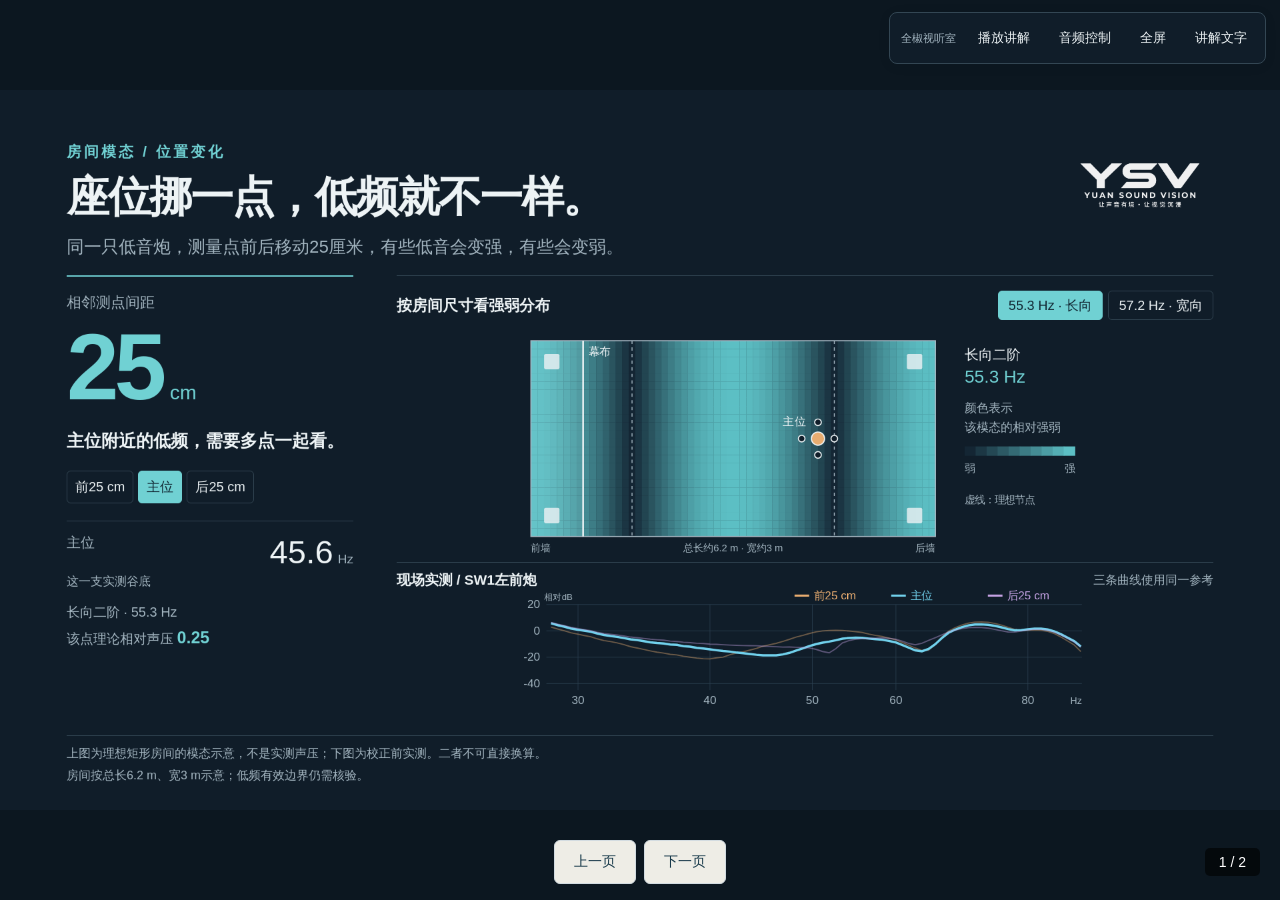
==== index.html @ 6100c7c3 "Publish B report with per-page narration" ====
<!doctype html>
<html lang="zh-CN"><head><meta charset="utf-8"><meta name="viewport" content="width=device-width,initial-scale=1">
<meta name="robots" content="noindex,nofollow"><meta name="report-version" content="b-preview-20261024-1"><link rel="icon" href="assets/ysv-logo.png"><title>全椒视听室 · 测量分析汇报</title><link rel="stylesheet" href="assets/slides.css"></head>
<body class="theater">
<p class="landscape-hint">手机建议横屏观看；曲线可点按读数。</p>
<nav class="preview-tools" aria-label="演示控制"><span>全椒视听室</span><button id="narrationToggle" type="button">播放讲解</button><button id="narrationControls" type="button">音频控制</button><button id="fullscreen" type="button">全屏</button><button id="notesToggle" type="button" aria-expanded="false">讲解文字</button></nav>
<aside class="narration-panel" id="narrationPanel" hidden aria-label="本页语音讲解"><div class="narration-heading"><p id="narrationTitle"></p><button id="narrationClose" type="button" aria-label="收起语音播放器">收起</button></div><audio id="narrationAudio" controls preload="metadata" aria-label="本页讲解音频"></audio><div class="narration-bottom"><span id="narrationStatus" aria-live="polite">点击播放本页讲解</span><button id="narrationReplay" type="button">从头重播</button></div></aside>
<deck-stage width="1920" height="1080">
<section class="slide mode-slide" aria-label="房间模态与位置变化">
 
 <div class="sheet">
  <header><div class="brand-lockup"><img src="assets/ysv-logo.png" alt="源声视界 YUAN SOUND VISION" decoding="sync" loading="eager"></div><p class="eyebrow">房间模态 / 位置变化</p><h1>座位挪一点，<br class="conditional">低频就不一样。</h1><p class="subtitle">同一只低音炮，测量点前后移动25厘米，有些低音会变强，有些会变弱。</p></header>
  <div class="deck-grid">
   <div class="visual mode-visual">
    <div class="visual-head"><p>按房间尺寸看强弱分布</p><div class="controls" id="modeControls"><button class="active" data-mode="length">55.3 Hz · 长向</button><button data-mode="width">57.2 Hz · 宽向</button></div></div>
    <svg id="roomPlot" viewBox="0 0 1120 430" role="img" aria-label="房间俯视与理想模态相对分布"></svg>
    <div class="plot-separator"><p>现场实测 / SW1左前炮</p><span>三条曲线使用同一参考</span></div>
    <svg id="bassPlot" viewBox="0 0 1120 245" role="img" aria-label="SW1前中后三个测点的原始实测曲线"></svg>
   </div>
   <aside class="talk mode-talk">
    <div class="takeaway"><p class="micro">相邻测点间距</p><p class="big">25<span>cm</span></p><p class="takeaway-copy">主位附近的低频，需要多点一起看。</p></div>
    <div class="position-controls" id="positionControls"><button data-pos="4">前25 cm</button><button class="active" data-pos="1">主位</button><button data-pos="5">后25 cm</button></div>
    <div class="position-result"><span id="positionName">主位</span><p><b id="nullValue">45.6</b><span>Hz</span></p><span>这一支实测谷底</span></div>
    <div class="theory-result"><span id="modeName">长向二阶 · 55.3 Hz</span><p>该点理论相对声压 <b id="pressureValue">0.25</b></p></div>
    <p class="lesson">移动测点看差异，<br>再检查主箱与炮的相加结果。</p>
   </aside>
  </div>
  <footer><p>上图为理想矩形房间的模态示意，不是实测声压；下图为校正前实测。二者不可直接换算。</p><p>房间按总长6.2 m、宽3 m示意；低频有效边界仍需核验。</p></footer>
 </div>
</section>
<section class="slide hf-slide" aria-label="KL650实验室与现场高频对比">
 
 <div class="sheet">
  <header><div class="brand-lockup"><img src="assets/ysv-logo.png" alt="源声视界 YUAN SOUND VISION" decoding="sync" loading="eager"></div><p class="eyebrow">前三KL650 / 实验室与现场</p><h1>高频的下滑，<br class="conditional">在现场曲线里看得见。</h1></header>
  <div class="deck-grid">
   <div class="visual hf-visual">
    <div class="visual-head"><p>以500–2000 Hz作参考</p><div class="controls" id="channelControls"><button class="active" data-channel="all">三只</button><button data-channel="FL">左</button><button data-channel="FR">右</button><button data-channel="C">中置</button></div></div>
    <svg id="hfPlot" viewBox="0 0 1120 570" role="img" aria-label="KL650实验室参照与现场前三只的归一化频响"></svg>
    <div class="legend"><span class="lab">实验室参照</span><span class="fl">左主箱</span><span class="fr">右主箱</span><span class="center">中置</span></div>
    <p class="hover-readout" id="hfReadout" aria-live="polite">点按曲线，可查看对应频率的相对电平。</p>
   </div>
   <aside class="talk hf-talk">
    <p class="band-title">5–10 kHz</p><p class="band-subtitle">相对各自500–2000 Hz中频</p>
    <div class="band-values"><div class="metric-fl"><span>左主箱</span><p>−5.6 <small>dB</small></p></div><div class="metric-fr"><span>右主箱</span><p>−9.1 <small>dB</small></p></div><div class="metric-c"><span>中置</span><p>−11.4 <small>dB</small></p></div></div>
    <div class="next-check"><p>下一步</p><h2>幕布对照＋幕外检查</h2><p>把安装条件与音箱本体分开，<br>再决定怎么处理。</p></div>
   </aside>
  </div>
  <footer><p>现场为GSonic主位原始测量；实验室线由HT Labs原图提取。环境不同，差值不等于幕布损失。</p><p>这里只比较频响形状，不评价音箱最大声压或动态能力。</p></footer>
 </div>
</section>
</deck-stage>
<div class="slide-navigation"><button id="previous" type="button" aria-label="上一页">上一页</button><button id="next" type="button" aria-label="下一页">下一页</button></div>
<aside class="speaker-notes" id="speakerNotes" hidden><h2>本页讲解</h2><p id="notesBody"></p><button id="notesClose" type="button">收起</button></aside>
<script src="assets/narration-data.js"></script><script src="assets/data.js"></script><script src="assets/deck-stage.js"></script><script src="assets/slides.js"></script><script src="assets/narration.js"></script>
</body></html>
---- assets/slides.css ----
:root{--paper:#f6f8fa;--panel:#fff;--ink:#13252f;--muted:#64747e;--line:#dbe2e7;--accent:#126780;--heat:#126780;--grid:#e2e8ed;--lab:#8553a5;--fl:#2477b5;--fr:#bd6639;--center:#16877e;--front:#b87734;--mid:#175f81;--rear:#8d5a95;--font:"Microsoft YaHei","PingFang SC","Noto Sans CJK SC",sans-serif}
*{box-sizing:border-box}html,body{margin:0;height:100%;overflow:hidden;font-family:var(--font);background:#e9edf1;color:var(--ink)}button,a{-webkit-tap-highlight-color:transparent}button{font-family:inherit;cursor:pointer}button:focus-visible,a:focus-visible{outline:3px solid #e3a740;outline-offset:4px}button{border:1px solid var(--line);border-radius:6px;background:transparent;color:inherit}button:hover{background:color-mix(in srgb,var(--accent) 8%,transparent)}button.active{background:var(--accent);border-color:var(--accent);color:white}p,h1,h2{margin:0}deck-stage{background:#e9edf1}.slide{width:1920px;height:1080px;position:relative;overflow:hidden;background:var(--paper)}.slide.active{display:block}.sheet{position:absolute;inset:68px 102px 38px}.photo-rail{display:none}.eyebrow{font-size:22px;letter-spacing:2px;font-weight:600;color:var(--accent);margin-bottom:18px}h1{font-size:61px;line-height:1.2;font-weight:700;letter-spacing:-2px}.conditional{display:none}.subtitle{font-size:26px;color:var(--muted);line-height:1.6;margin-top:16px}header{height:195px}.deck-grid{display:grid;grid-template-columns:1220px 1fr;gap:54px;height:665px}.visual{min-width:0;background:var(--panel);border-top:2px solid var(--ink);padding:22px 28px 12px}.visual-head{display:flex;align-items:center;justify-content:space-between;gap:12px}.visual-head>p{font-size:23px;font-weight:600}.controls{display:flex;gap:8px}.controls button{font-size:20px;min-height:44px;padding:6px 15px}.visual svg{display:block;width:100%;overflow:visible;font-family:var(--font)}#roomPlot{height:355px}#bassPlot{height:216px}.plot-separator{display:flex;justify-content:space-between;align-items:center;border-top:1px solid var(--line);padding-top:12px}.plot-separator p{font-size:21px;font-weight:600}.plot-separator span{font-size:18px;color:var(--muted)}.talk{padding-top:20px}.micro{font-size:22px;color:var(--muted)}.big{font-size:124px;line-height:1.15;letter-spacing:-7px;font-weight:600;color:var(--accent)}.big span{font-size:30px;letter-spacing:0;margin-left:12px;font-weight:400}.takeaway-copy{font-size:30px;line-height:1.55;font-weight:600;margin-top:10px}.position-controls{display:flex;gap:7px;margin-top:25px}.position-controls button{padding:10px 12px;font-size:20px;min-height:46px;white-space:nowrap}.position-result{border-top:1px solid var(--line);margin-top:26px;padding-top:18px;display:grid;grid-template-columns:1fr 1fr;align-items:center;gap:4px}.position-result>span{font-size:21px;color:var(--muted)}.position-result>span:last-child{grid-column:1/-1;font-size:18px}.position-result p{grid-column:2;grid-row:1/3;text-align:right;font-size:24px;color:var(--muted)}.position-result b{font-size:49px;color:var(--ink);font-weight:500}.position-result p span{font-size:19px;margin-left:7px}.theory-result{margin-top:17px;line-height:1.7;font-size:20px;color:var(--muted)}.theory-result b{font-size:25px;color:var(--accent)}.lesson{font-size:21px;line-height:1.7;margin-top:22px;color:var(--muted)}footer{position:absolute;left:0;right:0;bottom:0;border-top:1px solid var(--line);padding-top:13px;display:flex;flex-direction:column;gap:6px;color:var(--muted);font-size:18px;line-height:1.5}.hf-visual{padding-top:22px}#hfPlot{height:490px}.legend{display:flex;gap:30px;font-size:23px;padding:14px 14px 0}.legend span:before{content:"";display:inline-block;width:29px;height:4px;background:currentColor;vertical-align:middle;margin-right:10px}.legend .lab{color:var(--lab)}.legend .fl{color:var(--fl)}.legend .fr{color:var(--fr)}.legend .center{color:var(--center)}.hover-readout{font-size:19px;color:var(--muted);padding:13px 14px 0;min-height:45px;font-variant-numeric:tabular-nums}.band-title{font-size:49px;letter-spacing:-2px;color:var(--ink)}.band-subtitle{font-size:20px;color:var(--muted);margin-top:7px}.band-values{margin-top:22px}.band-values>div{display:flex;justify-content:space-between;align-items:center;border-bottom:1px solid var(--line);padding:13px 0}.band-values span{font-size:23px}.band-values p{font-size:49px;font-weight:500;letter-spacing:-2px;font-variant-numeric:tabular-nums}.band-values small{font-size:21px;letter-spacing:0;font-weight:400}.metric-fl{color:var(--fl)}.metric-fr{color:var(--fr)}.metric-c{color:var(--center)}.next-check{margin-top:32px}.next-check>p:first-child{font-size:19px;color:var(--muted)}.next-check h2{font-size:34px;line-height:1.45;margin-top:7px}.next-check>p:last-child{font-size:22px;color:var(--muted);line-height:1.65;margin-top:12px}
.preview-tools{position:fixed;right:14px;top:12px;z-index:110;display:flex;align-items:center;gap:5px;background:#fffdf3ee;border:1px solid #d8d8d0;border-radius:8px;padding:3px 6px;color:#263842;box-shadow:0 2px 14px #0000000d}.preview-tools a,.preview-tools button{display:inline-flex;align-items:center;justify-content:center;min-height:44px;padding:7px 12px;font:13px var(--font);color:inherit;text-decoration:none;border:0;border-radius:4px}.preview-tools>span{font-size:11px;color:#728089;padding:0 5px}.preview-tools a[aria-current]{background:#153b50;color:white}.slide-navigation{position:fixed;z-index:110;bottom:16px;left:50%;transform:translateX(-50%);display:flex;gap:8px}.slide-navigation button{background:#fffdf5ee;color:#183a4b;border:1px solid #d3dce1;min-height:44px;min-width:82px;font-size:14px}.speaker-notes{position:fixed;z-index:150;right:20px;bottom:74px;background:#fff;color:#173645;border:1px solid #c8d5dc;border-radius:10px;padding:22px;max-width:520px;box-shadow:0 6px 45px #0003;font-size:16px;line-height:1.75}.speaker-notes[hidden]{display:none}.speaker-notes h2{font-size:19px;margin-bottom:10px}.speaker-notes button{font-size:14px;min-height:44px;margin-top:15px;padding:5px 20px}
.theater{--paper:#101d29;--panel:#152734;--ink:#edf3f5;--muted:#a3b5c0;--line:#334653;--accent:#70d1d3;--heat:#70d1d3;--grid:#2c4151;--lab:#c4b5e0;--fl:#6bb6ef;--fr:#efa36e;--center:#71d3b9;--front:#e8ac70;--mid:#71d1ec;--rear:#c4a2e3;background:#0c1720}.theater deck-stage{background:#0c1720}.theater .sheet{inset:78px 100px 38px}.theater header{height:200px}.theater h1{font-size:64px}.theater .deck-grid{grid-template-columns:430px 1fr;gap:65px}.theater .visual{order:2;border-top:1px solid var(--line);background:transparent;padding-left:0;padding-right:0}.theater .talk{order:1;border-top:2px solid var(--accent);padding-top:24px}.theater .big{font-size:141px}.theater .takeaway-copy{font-size:34px}.theater .lesson{margin-top:24px}.theater .band-title{font-size:64px;color:var(--accent)}.theater .next-check h2{font-size:36px}.theater .band-values p{font-size:52px}.theater .position-controls button.active{color:#102531}.theater button.active{color:#102531}.theater .visual-head{margin-bottom:8px}.theater .band-values>div{padding:12px 0}.theater .eyebrow{letter-spacing:4px}.theater footer{font-size:18px}
.field{--paper:#f7f3e9;--panel:#f7f3e9;--ink:#302d29;--muted:#776f65;--line:#d5cdbf;--accent:#a65e35;--heat:#a65e35;--grid:#e1d9cb;--lab:#7a6690;--fl:#3d7a9a;--fr:#b46937;--center:#4d8870;--front:#bb7c46;--mid:#3d7a9a;--rear:#917497;background:#eae1d2}.field deck-stage{background:#eae1d2}.field .photo-rail{display:block;position:absolute;left:0;top:0;bottom:0;width:360px;background:#46382a;overflow:hidden}.field .photo-rail img{width:100%;height:100%;object-fit:cover;object-position:58% center;opacity:.73;filter:saturate(.6)}.field .photo-rail:after{content:"";position:absolute;inset:0;background:linear-gradient(0deg,#171a1cd9,transparent 55%)}.field .photo-rail>div{position:absolute;left:34px;bottom:86px;color:#fff;z-index:1;font-size:25px;line-height:1.75}.field .sheet{inset:90px 68px 38px 425px}.field .eyebrow{font-size:21px}.field h1{font-size:56px;letter-spacing:-1px}.field header{height:210px}.field .subtitle{font-size:23px}.field .deck-grid{grid-template-columns:1010px 1fr;gap:35px;height:660px}.field .visual{border-top:1px solid var(--line);padding:18px 0 10px}.field .visual-head>p{font-size:21px}.field .controls button{font-size:18px;padding:6px 10px}.field #roomPlot{height:350px}.field #bassPlot{height:220px}.field .plot-separator>span{font-size:16px}.field .talk{padding-top:20px}.field .big{font-size:110px}.field .takeaway-copy{font-size:27px}.field .position-controls{flex-wrap:wrap;gap:5px;margin-top:20px}.field .position-controls button{font-size:18px;padding:8px}.field .position-result{margin-top:22px}.field .position-result b{font-size:42px}.field .position-result>span{font-size:19px}.field .position-result>span:last-child{font-size:16px}.field .theory-result{font-size:18px}.field .lesson{font-size:19px}.field footer{font-size:16px}.field .band-title{font-size:42px}.field .band-subtitle{font-size:18px}.field .band-values p{font-size:44px}.field .band-values span{font-size:21px}.field .next-check h2{font-size:30px}.field .next-check>p:last-child{font-size:19px}.field .legend{font-size:21px;gap:22px}.field #hfPlot{height:488px}.field .hover-readout{font-size:18px}
.theater .lesson,.theater .next-check>p:last-child{display:none}
.theater header{display:grid;grid-template-columns:minmax(0,1fr) 220px;grid-template-rows:44px auto 1fr;column-gap:80px}
.theater header .eyebrow{grid-column:1;grid-row:1}
.theater header h1{grid-column:1;grid-row:2}
.theater header .subtitle{grid-column:1;grid-row:3}
.theater .brand-lockup{grid-column:2;grid-row:1 / 4;width:220px;height:125px;pointer-events:none}
.theater .brand-lockup img{display:block;width:100%;height:100%;object-fit:contain;filter:brightness(0) invert(1);opacity:.94}
.theater .next-check h2{white-space:nowrap}
.theater .takeaway-copy{white-space:nowrap;font-size:26px;letter-spacing:0}
.mode-slide .lesson{display:none}.mode-slide #bassPlot{height:192px}
.landscape-hint{display:none}
@media print{html,body{height:auto!important;overflow:visible!important}deck-stage{height:auto!important;overflow:visible!important}.slide{display:block!important;position:relative!important}}
@media(max-width:700px){.preview-tools{top:6px;right:6px;left:6px;justify-content:center;gap:1px;padding:2px}.preview-tools>span{display:none}.preview-tools a,.preview-tools button{padding:7px 8px;font-size:12px;min-height:44px}.slide-navigation{bottom:12px}.speaker-notes{left:12px;right:12px;max-height:55vh;overflow:auto}.landscape-hint{display:block;position:fixed;left:0;right:0;bottom:70px;text-align:center;font-size:12px;color:#526571;background:#f7f9fbd9;padding:5px;z-index:100}}@media print{.preview-tools,.slide-navigation,.speaker-notes,.landscape-hint{display:none!important}.slide{page-break-after:always;print-color-adjust:exact;-webkit-print-color-adjust:exact}}

/* Selected B deck: compact controls outside the slide canvas. */
.preview-tools{background:var(--paper);color:var(--ink);border-color:var(--line)}
.preview-tools>span{color:var(--muted)}
.preview-tools button{min-width:44px}
.narration-panel{position:fixed;z-index:140;right:14px;top:70px;width:370px;padding:12px 16px;background:var(--paper);color:var(--ink);border:1px solid var(--line);border-radius:8px;box-shadow:0 6px 30px #0003;font-size:14px}
.narration-panel[hidden]{display:none}
.narration-heading,.narration-bottom{display:flex;align-items:center;justify-content:space-between;gap:12px}
.narration-heading p{font-weight:600}
.narration-panel button{min-height:44px;padding:6px 12px;white-space:nowrap}
.narration-panel audio{display:block;width:100%;height:44px;margin:8px 0;color-scheme:dark}
.narration-bottom span{font-size:12px;color:var(--muted)}
@media(max-width:700px){.narration-panel{top:60px;left:12px;right:12px;width:auto}.preview-tools{left:auto}.preview-tools>span{display:none}}
@media print{.narration-panel{display:none!important}}
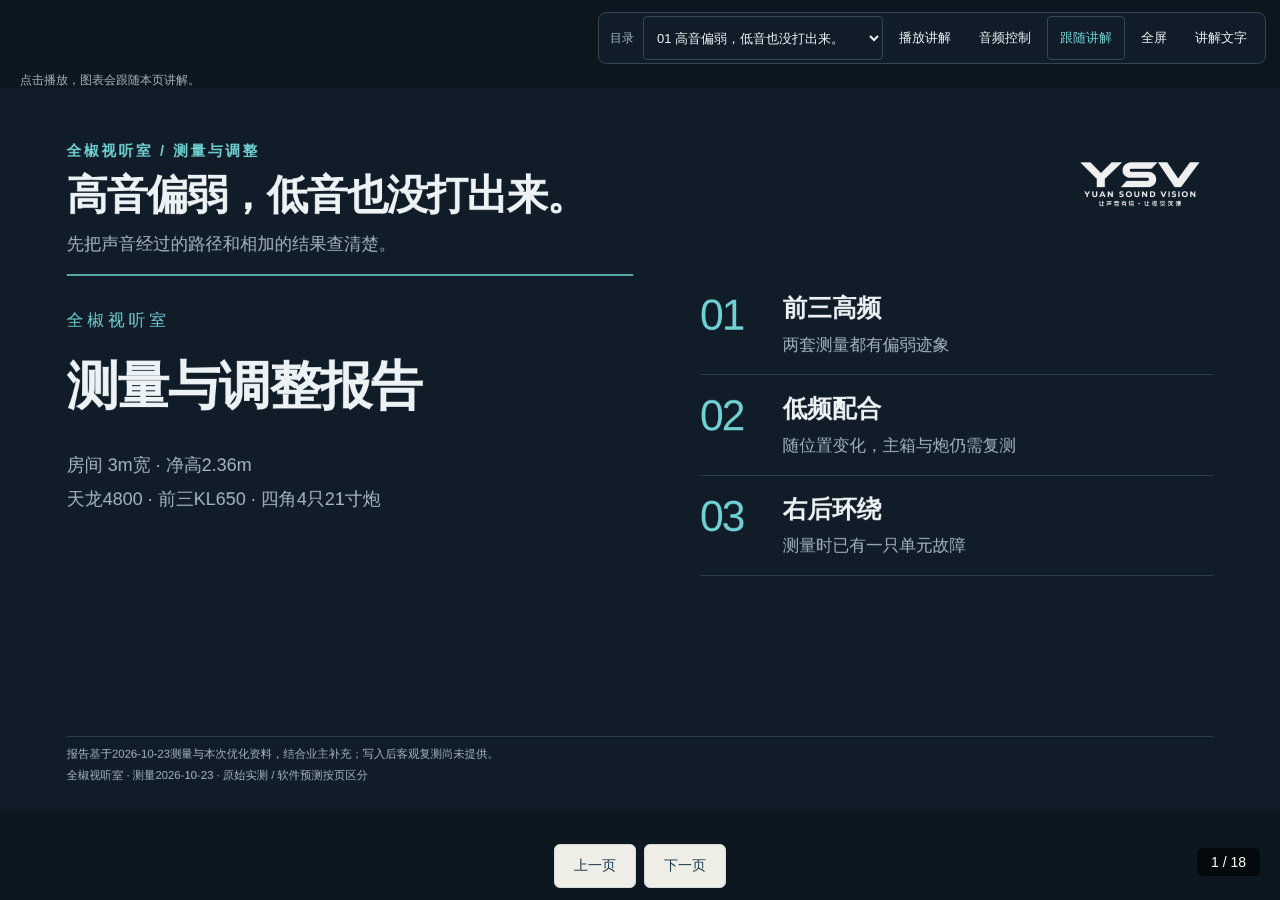
==== commit 73d58f23: "Complete 18-page report with synchronized narration" ====
--- a/index.html
+++ b/index.html
@@ -1,12 +1,8 @@
-<!doctype html>
-<html lang="zh-CN"><head><meta charset="utf-8"><meta name="viewport" content="width=device-width,initial-scale=1">
-<meta name="robots" content="noindex,nofollow"><meta name="report-version" content="b-preview-20261024-1"><link rel="icon" href="assets/ysv-logo.png"><title>全椒视听室 · 测量分析汇报</title><link rel="stylesheet" href="assets/slides.css"></head>
-<body class="theater">
-<p class="landscape-hint">手机建议横屏观看；曲线可点按读数。</p>
-<nav class="preview-tools" aria-label="演示控制"><span>全椒视听室</span><button id="narrationToggle" type="button">播放讲解</button><button id="narrationControls" type="button">音频控制</button><button id="fullscreen" type="button">全屏</button><button id="notesToggle" type="button" aria-expanded="false">讲解文字</button></nav>
+<!doctype html><html lang="zh-CN"><head><meta charset="utf-8"><meta name="viewport" content="width=device-width,initial-scale=1"><meta name="robots" content="noindex,nofollow"><meta name="report-version" content="b-full-20261024-2"><title>全椒视听室 · 测量与调整报告</title><link rel="icon" href="assets/ysv-logo.png"><link rel="stylesheet" href="assets/slides.css"><link rel="stylesheet" href="assets/full-deck.css"></head><body class="theater">
+<nav class="preview-tools" aria-label="报告控制"><label class="chapter-label" for="chapterSelect">目录</label><select id="chapterSelect" aria-label="选择报告页"><option value="0">01 高音偏弱，低音也没打出来。</option><option value="1">02 先把房间和测量位置对上。</option><option value="2">03 先测房间，再算怎么配合。</option><option value="3">04 大部分数据能用，故障声道要单列。</option><option value="4">05 曲线有差别，不等于谁测错了。</option><option value="5">06 尺寸决定了哪些低音值得重点查。</option><option value="6">07 座位挪一点，低频就不一样。</option><option value="7">08 薄板铺满了，低音未必管得住。</option><option value="8">09 空腔吊顶，不能按直贴墙面理解。</option><option value="9">10 校准调的是配合，不只是曲线。</option><option value="10">11 四只炮，分别做了时间和极性分工。</option><option value="11">12 左主箱与炮，仍有衔接弱项。</option><option value="12">13 已经写入功放，还缺一次现场复测。</option><option value="13">14 高频的下滑，在现场曲线里看得见。</option><option value="14">15 幕布、朝向和音箱本体，要分开查。</option><option value="15">16 低音没力度，先查哪里没有接上。</option><option value="16">17 先做一处小样，再决定改多少。</option><option value="17">18 先修故障，再测路径，最后改声学。</option></select><button id="narrationToggle" type="button">播放讲解</button><button id="narrationControls" type="button">音频控制</button><button id="followMotion" type="button" aria-pressed="true">跟随讲解</button><button id="fullscreen" type="button">全屏</button><button id="notesToggle" type="button" aria-expanded="false">讲解文字</button></nav>
+<div class="cue-label" id="cueLabel" role="status">点击播放，图表会跟随本页讲解。</div>
 <aside class="narration-panel" id="narrationPanel" hidden aria-label="本页语音讲解"><div class="narration-heading"><p id="narrationTitle"></p><button id="narrationClose" type="button" aria-label="收起语音播放器">收起</button></div><audio id="narrationAudio" controls preload="metadata" aria-label="本页讲解音频"></audio><div class="narration-bottom"><span id="narrationStatus" aria-live="polite">点击播放本页讲解</span><button id="narrationReplay" type="button">从头重播</button></div></aside>
-<deck-stage width="1920" height="1080">
-<section class="slide mode-slide" aria-label="房间模态与位置变化">
+<deck-stage width="1920" height="1080"><section class="slide full-slide overview-slide" id="overview" data-page-id="overview" aria-label="高音偏弱，低音也没打出来。"><div class="sheet"><header><div class="brand-lockup"><img src="assets/ysv-logo.png" alt="源声视界 YUAN SOUND VISION" decoding="sync" loading="eager"></div><p class="eyebrow">全椒视听室 / 测量与调整</p><h1>高音偏弱，低音也没打出来。</h1><p class="subtitle">先把声音经过的路径和相加的结果查清楚。</p></header><div class="full-content "><div class="cover-statement"><p>全椒视听室</p><h2>测量与调整报告</h2><span>房间 3m宽 · 净高2.36m<br>天龙4800 · 前三KL650 · 四角4只21寸炮</span></div><div class="cover-findings"><div class="story-note" data-focus="overview-front"><p class=number>01</p><h2>前三高频</h2><p>两套测量都有偏弱迹象</p></div><div class="story-note" data-focus="overview-bass"><p class=number>02</p><h2>低频配合</h2><p>随位置变化，主箱与炮仍需复测</p></div><div class="story-note" data-focus="overview-repair"><p class=number>03</p><h2>右后环绕</h2><p>测量时已有一只单元故障</p></div></div></div><footer><p>报告基于2026-10-23测量与本次优化资料，结合业主补充；写入后客观复测尚未提供。</p><p>全椒视听室 · 测量2026-10-23 · 原始实测 / 软件预测按页区分</p></footer></div></section><section class="slide full-slide room-slide" id="room-layout" data-page-id="room-layout" aria-label="先把房间和测量位置对上。"><div class="sheet"><header><div class="brand-lockup"><img src="assets/ysv-logo.png" alt="源声视界 YUAN SOUND VISION" decoding="sync" loading="eager"></div><p class="eyebrow">房间 / 设备与测点</p><h1>先把房间和测量位置对上。</h1><p class="subtitle">示意按已确认尺寸；箱体、门和高度仍含估值。</p></header><div class="full-content "><aside class="reading-notes"><div class="story-note" data-focus="room-front"><p class=number>6.2<span>m 总长约</span></p><h2>房间与幕布</h2><p>宽3m，净高2.36m；幕后空腔约0.8m。</p></div><div class="story-note" data-focus="room-seat"><p class=number>1.2<span>m 麦顶部约</span></p><h2>主位与测点</h2><p>主位距幕3.6m；左右前后各25cm。</p></div><div class="story-note" data-focus="room-rear"><h2>四角低音炮</h2><p>SW1左前 · SW2右前<br>SW3右后 · SW4左后</p></div></aside><div class="wide-visual"><svg id="layoutPlot" viewBox="0 0 1160 650" role="img" aria-label="按业主确认尺寸建立的房间与测点示意"></svg><p class="plot-note">面向幕布认左右；门、箱体与环绕位置为约示，非施工定位图。</p></div></div><footer><p>左中右：KL650；侧环绕RS42、后环绕RS52，约1.3m高；天空PRO180。REW测位向左偏移≤30cm。</p><p>全椒视听室 · 测量2026-10-23 · 原始实测 / 软件预测按页区分</p></footer></div></section><section class="slide full-slide workflow-slide" id="measurement-process" data-page-id="measurement-process" aria-label="先测房间，再算怎么配合。"><div class="sheet"><header><div class="brand-lockup"><img src="assets/ysv-logo.png" alt="源声视界 YUAN SOUND VISION" decoding="sync" loading="eager"></div><p class="eyebrow">测量方法 / 先摸底再校准</p><h1>先测房间，再算怎么配合。</h1><p class="subtitle">REW先了解现场；GSonic正式采集；Evo32计算调整方案。</p></header><div class="full-content "><div class="process-row"><article data-focus="flow-rew"><span class="stage-no">01</span><h2>REW</h2><p>逐只测音箱、单炮和四炮</p><strong>先看房间有什么问题</strong></article><article data-focus="flow-gsonic"><span class="stage-no">02</span><h2>GSonic</h2><p>正式记录各声道、多测点</p><strong>给后续计算提供数据</strong></article><article data-focus="flow-evo"><span class="stage-no">03</span><h2>Evo32</h2><p>计算电平、时间、分频和滤波</p><strong>把方案用于功放，再复测</strong></article></div><div class="long-arrow"><span>摸底</span><span>多点采集</span><span>计算方案 → 写入 → 复测</span></div></div><footer><p>REW不是校准后的验收记录；GSonic是采集工具，Evo32是计算校正方案的工具。</p><p>全椒视听室 · 测量2026-10-23 · 原始实测 / 软件预测按页区分</p></footer></div></section><section class="slide full-slide quality-slide" id="measurement-quality" data-page-id="measurement-quality" aria-label="大部分数据能用，故障声道要单列。"><div class="sheet"><header><div class="brand-lockup"><img src="assets/ysv-logo.png" alt="源声视界 YUAN SOUND VISION" decoding="sync" loading="eager"></div><p class="eyebrow">数据质量 / 哪些能用</p><h1>大部分数据能用，故障声道要单列。</h1><p class="subtitle">文件和重复性支持继续分析；不能据此说所有音箱健康。</p></header><div class="full-content "><aside class="reading-notes"><div class="story-note" data-focus="quality-data"><h2>90份正式响应</h2><p>文件齐全，主位重复测量较稳定</p></div><div class="story-note" data-focus="quality-fault"><h2>SBR右后环绕</h2><p>用户确认：测量时已有一只单元故障</p></div><div class="story-note" data-focus="quality-recheck"><h2>局部需要补查</h2><p>右前炮后移测点噪声偏高；右后天空估计异常</p></div></aside><div class="wide-visual quality-figure"><div data-focus="quality-data"><p class="number">15 <span>路 × 6份 = 90份</span></p><h2>正式响应齐全，主位重复较稳定</h2><p>未见数字满幅削波；不等于没有模拟限幅或硬件失真。</p></div><div class="fault-band" data-focus="quality-fault"><b>SBR / 右后环绕</b><span>测量时已有单元故障</span><strong>先修好，再重测</strong></div><div class="recheck-line" data-focus="quality-recheck"><b>局部复核</b><span>SW2后移点噪声异常 · TRR辅助估计异常</span></div></div></div><footer><p>来源：原始文件质量审查及业主故障确认。SBR故障不解释前三高频或四炮问题；TRR不直接判硬件损坏。</p><p>全椒视听室 · 测量2026-10-23 · 原始实测 / 软件预测按页区分</p></footer></div></section><section class="slide full-slide compare-slide" id="rew-gsonic" data-page-id="rew-gsonic" aria-label="曲线有差别，不等于谁测错了。"><div class="sheet"><header><div class="brand-lockup"><img src="assets/ysv-logo.png" alt="源声视界 YUAN SOUND VISION" decoding="sync" loading="eager"></div><p class="eyebrow">两次测量 / 看共同现象</p><h1>曲线有差别，不等于谁测错了。</h1><p class="subtitle">两次测位和处理口径不同，先比较声音的走向。</p></header><div class="full-content "><aside class="reading-notes"><div class="story-note" data-focus="compare-rew"><h2>REW：准备测量</h2><p>测位向左偏≤30cm；音箱Large、Audyssey关。</p></div><div class="story-note" data-focus="compare-gsonic"><h2>GSonic：正式多点采集</h2><p>主位居中；另测左右前后约25cm。</p></div><div class="story-note" data-focus="compare-band"><h2>两套共同现象</h2><p>右主箱和中置高频偏弱；不是严格软件A/B。</p></div></aside><div class="wide-visual"><div class="visual-head"><p>以各自500–2000Hz作参考</p><div class="controls" id="compareControls"><button data-compare="FL">左主箱</button><button data-compare="FR">右主箱</button><button data-compare="C" class="active">中置</button></div></div><svg id="comparePlot" viewBox="0 0 1160 650" role="img" aria-label="REW与GSonic前三原始测量归一化频响"></svg><p class="plot-note"><span class="sample-line rew-line">REW原始</span><span class="sample-line gs-line">GSonic原始</span>　只比较形状，非绝对声压。</p></div></div><footer><p>两次测位、IR窗、平滑及电平处理不同。REW输出电平曾调整，单炮/四炮曲线高低不能直接读取叠加增益。</p><p>全椒视听室 · 测量2026-10-23 · 原始实测 / 软件预测按页区分</p></footer></div></section><section class="slide full-slide boundaries-slide" id="modal-boundaries" data-page-id="modal-boundaries" aria-label="尺寸决定了哪些低音值得重点查。"><div class="sheet"><header><div class="brand-lockup"><img src="assets/ysv-logo.png" alt="源声视界 YUAN SOUND VISION" decoding="sync" loading="eager"></div><p class="eyebrow">房间模态 / 尺寸与边界</p><h1>尺寸决定了哪些低音值得重点查。</h1><p class="subtitle">边界假设改变，算出的频率也会变；不能只找一根最近的线。</p></header><div class="full-content "><aside class="reading-notes"><div class="story-note" data-focus="boundary-length"><h2>长度边界</h2><p>实体墙总长约6.2m；5.4m只作替代假设。</p></div><div class="story-note" data-focus="boundary-width"><h2>长、宽接近</h2><p>55.3Hz长向二阶与57.2Hz宽向一阶接近。</p></div><div class="story-note" data-focus="boundary-height"><h2>顶部边界</h2><p>2.36m完成面；约2.54m原顶只作替代模型。</p></div></aside><div class="wide-visual"><div class="visual-head"><p>理想矩形模型 · 轴向前两阶</p><div class="controls" id="boundaryControls"><button data-boundary="main" class="active">6.2 / 2.36m</button><button data-boundary="alternate">5.4 / 2.54m</button></div></div><svg id="boundaryPlot" viewBox="0 0 1160 650" role="img" aria-label="长度宽度高度边界假设与模态频率"></svg><p class="plot-note">按声速343m/s计算。尺寸能提示候选频段，不能独自证明某个实测峰谷的原因。</p></div></div><footer><p>主模型长6.2m、宽3m、高2.36m；替代边界不代表测得的有效声学边界。没有用单一模态合成伪造实测频响。</p><p>全椒视听室 · 测量2026-10-23 · 原始实测 / 软件预测按页区分</p></footer></div></section><section id="room-modes" data-page-id="room-modes" class="slide mode-slide" aria-label="房间模态与位置变化">
  
  <div class="sheet">
   <header><div class="brand-lockup"><img src="assets/ysv-logo.png" alt="源声视界 YUAN SOUND VISION" decoding="sync" loading="eager"></div><p class="eyebrow">房间模态 / 位置变化</p><h1>座位挪一点，<br class="conditional">低频就不一样。</h1><p class="subtitle">同一只低音炮，测量点前后移动25厘米，有些低音会变强，有些会变弱。</p></header>
@@ -27,8 +23,7 @@
   </div>
   <footer><p>上图为理想矩形房间的模态示意，不是实测声压；下图为校正前实测。二者不可直接换算。</p><p>房间按总长6.2 m、宽3 m示意；低频有效边界仍需核验。</p></footer>
  </div>
-</section>
-<section class="slide hf-slide" aria-label="KL650实验室与现场高频对比">
+</section><section class="slide full-slide walls-slide" id="wall-treatment" data-page-id="wall-treatment" aria-label="薄板铺满了，低音未必管得住。"><div class="sheet"><header><div class="brand-lockup"><img src="assets/ysv-logo.png" alt="源声视界 YUAN SOUND VISION" decoding="sync" loading="eager"></div><p class="eyebrow">声学结构 / 五面薄板</p><h1>薄板铺满了，低音未必管得住。</h1><p class="subtitle">四墙与顶面大量使用12mm聚酯板，顶面另有空腔。</p></header><div class="full-content "><div class="photo-column"><img src="assets/images/room-panels.jpg" alt="业主视频中的墙面薄板和局部立体面板"><p>现场既有大片薄板，也有局部立体/开孔构件。</p></div><div class="wide-visual material-visual"><svg id="wallPlot" viewBox="0 0 1120 440" role="img" aria-label="墙面12mm聚酯板直接铺贴结构示意"></svg><div class="material-notes"><div class="story-note" data-focus="wall-high"><h2>更易改变中高频反射</h2><p>是否吸收过多，要测分频段衰减。</p></div><div class="story-note" data-focus="wall-low"><h2>低频起伏仍要单独处理</h2><p>满铺面积不等于40–80Hz已经控制。</p></div></div></div></div><footer><p>12mm及直贴做法来自业主确认；示意不按比例。不套用其他品牌材料的吸声系数，不给出未经验证的损失dB。</p><p>全椒视听室 · 测量2026-10-23 · 原始实测 / 软件预测按页区分</p></footer></div></section><section class="slide full-slide ceiling-slide" id="ceiling-and-reflections" data-page-id="ceiling-and-reflections" aria-label="空腔吊顶，不能按直贴墙面理解。"><div class="sheet"><header><div class="brand-lockup"><img src="assets/ysv-logo.png" alt="源声视界 YUAN SOUND VISION" decoding="sync" loading="eager"></div><p class="eyebrow">声学结构 / 吊顶与反射</p><h1>空腔吊顶，不能按直贴墙面理解。</h1><p class="subtitle">18cm空气层没有填棉；地面和幕前器材仍值得检查。</p></header><div class="full-content "><div class="photo-column"><img src="assets/images/room-ceiling.jpg" alt="业主视频中的聚酯板吊顶和嵌装单元"><p>现场顶面；内部空气层与无填棉情况由业主确认。</p></div><div class="wide-visual"><svg id="ceilingPlot" viewBox="0 0 1120 445" role="img" aria-label="12mm板与18cm未填棉空气层的吊顶剖面示意"></svg><div class="material-notes"><div class="story-note" data-focus="ceiling-bass"><h2>空气层不等于厚棉</h2><p>可能改变吸收频段，深低频效果未验证。</p></div><div class="story-note" data-focus="ceiling-reflection"><h2>中置早反射线索</h2><p>晚约2.6ms；位置还不能锁定。</p></div></div></div></div><footer><p>地面与幕前器材仍是局部反射候选。约0.9m是反射声多走的声程，不是反射物离音箱的距离。</p><p>全椒视听室 · 测量2026-10-23 · 原始实测 / 软件预测按页区分</p></footer></div></section><section class="slide full-slide adjustments-slide" id="evo-adjustments" data-page-id="evo-adjustments" aria-label="校准调的是配合，不只是曲线。"><div class="sheet"><header><div class="brand-lockup"><img src="assets/ysv-logo.png" alt="源声视界 YUAN SOUND VISION" decoding="sync" loading="eager"></div><p class="eyebrow">校准做了什么 / 声道配合</p><h1>校准调的是配合，不只是曲线。</h1><p class="subtitle">声道电平、到达时间、分频与滤波，分别解决不同问题。</p></header><div class="full-content "><aside class="reading-notes"><div class="story-note" data-focus="adjust-level"><h2>电平与滤波</h2><p>调各路大小，处理部分频响隆起。</p></div><div class="story-note" data-focus="adjust-time"><h2>时间与极性</h2><p>让不同位置的音箱与炮更好配合。</p></div><div class="story-note" data-focus="adjust-crossover"><h2>分频</h2><p>决定哪一段交给音箱，哪一段交给炮。</p></div></aside><div class="wide-visual"><table class="report-table crossover-table"><thead><tr><th>输出</th><th>声道</th><th>本次分频</th></tr></thead><tbody><tr data-focus="adjust-crossover"><td>FL / FR</td><td>左右主箱</td><td>60 Hz</td></tr><tr data-focus="adjust-crossover"><td>C</td><td>中置</td><td>80 Hz</td></tr><tr data-focus="adjust-crossover"><td>SLA / SRA</td><td>侧环绕</td><td>80 Hz</td></tr><tr data-focus="adjust-crossover"><td>SBL / SBR</td><td>后环绕</td><td>60 Hz</td></tr><tr data-focus="adjust-crossover"><td>TFL / TFR</td><td>前天空</td><td>120 Hz</td></tr><tr data-focus="adjust-crossover"><td>TRL / TRR</td><td>后天空</td><td>110 Hz</td></tr></tbody></table><div class="parameter-explain"><span data-focus="adjust-level">电平 ≠ 扬声器能力</span><span data-focus="adjust-time">等效距离 ≠ 卷尺实距</span><span data-focus="adjust-crossover">分频 ≠ 相加已通过</span></div></div></div><footer><p>参数来自本次delivered输出，非重新推荐。后环绕含已故障SBR，维修后需新状态采集与重新计算。</p><p>全椒视听室 · 测量2026-10-23 · 原始实测 / 软件预测按页区分</p></footer></div></section><section class="slide full-slide subs-slide" id="four-subs" data-page-id="four-subs" aria-label="四只炮，分别做了时间和极性分工。"><div class="sheet"><header><div class="brand-lockup"><img src="assets/ysv-logo.png" alt="源声视界 YUAN SOUND VISION" decoding="sync" loading="eager"></div><p class="eyebrow">四只低音炮 / 最终参数</p><h1>四只炮，分别做了时间和极性分工。</h1><p class="subtitle">这些是本次输出参数；数字不能单独证明炮的能力或实际效果。</p></header><div class="full-content "><div class="sub-map"><svg id="subsPlot" viewBox="0 0 800 660" role="img" aria-label="四角炮编号及本次极性配合"></svg></div><div class="wide-visual"><table class="report-table sub-table"><thead><tr><th>编号 / 位置</th><th>极性</th><th>等效距离</th><th>电平Trim</th></tr></thead><tbody><tr data-focus="subs-SW1"><td>SW1 左前</td><td>正常</td><td>6.09 m</td><td>+12.0 dB</td></tr><tr data-focus="subs-SW2"><td>SW2 右前</td><td>反相</td><td>5.06 m</td><td>+7.0 dB</td></tr><tr data-focus="subs-SW3"><td>SW3 右后</td><td>反相</td><td>0.94 m</td><td>+7.5 dB</td></tr><tr data-focus="subs-SW4"><td>SW4 左后</td><td>正常</td><td>10.20 m</td><td>+12.0 dB</td></tr></tbody></table><div class="two-observations"><div class="story-note" data-focus="subs-polarity"><h2>右前、右后：反相</h2><p>本次配合方案，需用合成复测验证。</p></div><div class="story-note" data-focus="subs-trim"><h2>左前、左后：+12dB</h2><p>核对炮端链路与余量，不直接再加旋钮。</p></div></div></div></div><footer><p>等效距离用于实现时间配合。不能按卷尺改回，也不能把不同阶段警告值与最终Trim相加。</p><p>全椒视听室 · 测量2026-10-23 · 原始实测 / 软件预测按页区分</p></footer></div></section><section class="slide full-slide integration-slide" id="bass-integration" data-page-id="bass-integration" aria-label="左主箱与炮，仍有衔接弱项。"><div class="sheet"><header><div class="brand-lockup"><img src="assets/ysv-logo.png" alt="源声视界 YUAN SOUND VISION" decoding="sync" loading="eager"></div><p class="eyebrow">软件预测 / 主箱与炮的衔接</p><h1>左主箱与炮，仍有衔接弱项。</h1><p class="subtitle">Review是计算预测；绿色总和仍有起伏。</p></header><div class="full-content integration-content"><div class="integration-top"><div data-focus="blend-left"><span>左主箱＋炮</span><b>141°</b><p>交接频带相位汇总指标</p></div><div data-focus="blend-right"><span>右主箱＋炮</span><b>86°</b><p>相对好一些，仍需复测</p></div><div data-focus="blend-retest"><h2>同位置、同信号</h2><p>主箱支路 → 炮组支路 → 同时工作</p><strong>看相加处有没有变强</strong></div></div><a class="review-graphs" href="assets/images/review-bass.png" target="_blank" rel="noopener" aria-label="查看完整低频合成Review原图"><img src="assets/images/review-bass.png" alt="Evo32左右主箱与炮的预测合成原图"><span class="graph-focus-left"></span><span class="graph-focus-right"></span></a><p class="review-legend">原图局部：灰为主箱，紫为炮组，绿为预测总和，黄虚线为目标；可点击打开原图。</p></div><footer><p>图为软件预测，不是校准后实测。23% / 59%是程序汇总指标，不等于音量损失77% / 41%。</p><p>全椒视听室 · 测量2026-10-23 · 原始实测 / 软件预测按页区分</p></footer></div></section><section class="slide full-slide status-slide" id="delivered-status" data-page-id="delivered-status" aria-label="已经写入功放，还缺一次现场复测。"><div class="sheet"><header><div class="brand-lockup"><img src="assets/ysv-logo.png" alt="源声视界 YUAN SOUND VISION" decoding="sync" loading="eager"></div><p class="eyebrow">当前结果 / 完成到了哪一步</p><h1>已经写入功放，还缺一次现场复测。</h1><p class="subtitle">两种模式都有听感反馈；没有写入后客观曲线，不能画成“已达标”。</p></header><div class="full-content "><div class="status-row"><article data-focus="status-measured"><p class="stage-no">01</p><h2>原始实测</h2><p>问题和位置变化已有记录</p><strong>已有记录</strong></article><article data-focus="status-predicted"><p class="stage-no">02</p><h2>软件预测</h2><p>有调整，也有未满足的低频检查</p><strong>仍有未满足检查</strong></article><article data-focus="status-listening"><p class="stage-no">03</p><h2>写入后反馈</h2><p>Reference、Flat均仍觉高频无力、低频不足</p><strong>仍需客观复测</strong></article></div><div class="status-bottom"><p>低频检查未全部满足</p><p>目标1dB/oct仅1个位置参与该项估计</p><p>没有写入后频响/衰减验收曲线</p></div></div><footer><p>写入与听感由业主确认；没有独立回读功放完整设置。目标斜率的支持点有限，不代表多点一致认可。</p><p>全椒视听室 · 测量2026-10-23 · 原始实测 / 软件预测按页区分</p></footer></div></section><section id="kl650-highs" data-page-id="kl650-highs" class="slide hf-slide" aria-label="KL650实验室与现场高频对比">
  
  <div class="sheet">
   <header><div class="brand-lockup"><img src="assets/ysv-logo.png" alt="源声视界 YUAN SOUND VISION" decoding="sync" loading="eager"></div><p class="eyebrow">前三KL650 / 实验室与现场</p><h1>高频的下滑，<br class="conditional">在现场曲线里看得见。</h1></header>
@@ -47,9 +42,8 @@
   </div>
   <footer><p>现场为GSonic主位原始测量；实验室线由HT Labs原图提取。环境不同，差值不等于幕布损失。</p><p>这里只比较频响形状，不评价音箱最大声压或动态能力。</p></footer>
  </div>
-</section>
-</deck-stage>
+</section><section class="slide full-slide hf-checks-slide" id="high-frequency-checks" data-page-id="high-frequency-checks" aria-label="幕布、朝向和音箱本体，要分开查。"><div class="sheet"><header><div class="brand-lockup"><img src="assets/ysv-logo.png" alt="源声视界 YUAN SOUND VISION" decoding="sync" loading="eager"></div><p class="eyebrow">前三高频 / 原因排查</p><h1>幕布、朝向和音箱本体，要分开查。</h1><p class="subtitle">目前有线索，没有一项已被证明是唯一原因。</p></header><div class="full-content "><div class="test-diagrams"><svg id="hfTestsPlot" viewBox="0 0 1720 410" role="img" aria-label="幕布在位移开、朝向、幕外本体的三个独立测试示意"></svg></div><div class="test-captions"><div class="story-note" data-focus="hf-screen"><h2>01  固定箱麦，只改变幕布</h2><p>检查幕布与背衬路径。</p></div><div class="story-note" data-focus="hf-aim"><h2>02  固定幕布，只改变朝向</h2><p>左右未内倾；水平、垂直分别查。</p></div><div class="story-note" data-focus="hf-body"><h2>03  幕外统一距离检查</h2><p>核对三只本体、号角/接线与指向。</p></div></div></div><footer><p>中置1352–2331Hz部分处理被保留，并有早反射线索；不能将幕外搬箱前后差值全称幕布插损。</p><p>全椒视听室 · 测量2026-10-23 · 原始实测 / 软件预测按页区分</p></footer></div></section><section class="slide full-slide bass-slide" id="bass-impact" data-page-id="bass-impact" aria-label="低音没力度，先查哪里没有接上。"><div class="sheet"><header><div class="brand-lockup"><img src="assets/ysv-logo.png" alt="源声视界 YUAN SOUND VISION" decoding="sync" loading="eager"></div><p class="eyebrow">低频听感 / 先查哪一段</p><h1>低音没力度，先查哪里没有接上。</h1><p class="subtitle">4只21寸是配置，连续的频带与有效相加才是要测的结果。</p></header><div class="full-content "><aside class="reading-notes"><div class="story-note" data-focus="bass-deep"><h2>20–40Hz</h2><p>看深低频延伸，不只追求27Hz隆起。</p></div><div class="story-note" data-focus="bass-handover"><h2>40–80Hz</h2><p>看主箱、炮组是否有效相加。</p></div><div class="story-note" data-focus="bass-punch"><h2>80–160Hz</h2><p>看主箱中低频及实际动态/音量。</p></div></aside><div class="wide-visual"><div class="visual-head"><p>REW校正前 · 四炮记录</p><span>相对自身80–120Hz</span></div><svg id="lowSumPlot" viewBox="0 0 1160 650" role="img" aria-label="REW校正前四炮频响及三个诊断频段"></svg><p class="plot-note">40–50Hz相对80–120Hz频带约低17.2dB；只说明本记录的形状。</p></div></div><footer><p>此为准备测量，非当前Evo写入后复测。各次REW输出电平有调整，不以单炮/四炮曲线高度比较叠加增益。</p><p>全椒视听室 · 测量2026-10-23 · 原始实测 / 软件预测按页区分</p></footer></div></section><section class="slide full-slide treatment-slide" id="acoustic-actions" data-page-id="acoustic-actions" aria-label="先做一处小样，再决定改多少。"><div class="sheet"><header><div class="brand-lockup"><img src="assets/ysv-logo.png" alt="源声视界 YUAN SOUND VISION" decoding="sync" loading="eager"></div><p class="eyebrow">声学处理 / 先试再施工</p><h1>先做一处小样，再决定改多少。</h1><p class="subtitle">按测量结果选位置，不先整屋拆板或整顶填棉。</p></header><div class="full-content "><div class="action-rows"><article data-focus="treat-mid"><span>01</span><h2>中高频平衡</h2><div><p>选一处反射区域做可逆覆盖对照</p><strong>同时听清晰度、测早反射</strong></div></article><article data-focus="treat-low"><span>02</span><h2>低频控制</h2><div><p>先试座位、炮位与有效相加</p><strong>再设计有针对性的低频结构</strong></div></article><article data-focus="treat-ceiling"><span>03</span><h2>吊顶与地面</h2><div><p>查结构、测衰减，再选局部处理</p><strong>一次只变一个条件</strong></div></article></div><div class="decision-line">可逆小样　→　测量＋同音量试听　→　确认收益　→　确定施工范围</div></div><footer><p>当前不提供未经验证的填棉厚度、调谐尺寸或预期改善dB。大面积拆板/整顶填棉代价高，先做小样。</p><p>全椒视听室 · 测量2026-10-23 · 原始实测 / 软件预测按页区分</p></footer></div></section><section class="slide full-slide next-slide" id="next-visit" data-page-id="next-visit" aria-label="先修故障，再测路径，最后改声学。"><div class="sheet"><header><div class="brand-lockup"><img src="assets/ysv-logo.png" alt="源声视界 YUAN SOUND VISION" decoding="sync" loading="eager"></div><p class="eyebrow">下一次现场 / 按顺序验证</p><h1>先修故障，再测路径，最后改声学。</h1><p class="subtitle">每一步保留设置和曲线，避免改完以后说不清是什么起作用。</p></header><div class="full-content "><div class="next-steps"><article data-focus="next-repair"><b>1</b><div><h2>修复与回读</h2><p>SBR修复 · TRR复核 · 保存并回读功放真实播放设置</p></div></article><article data-focus="next-path"><b>2</b><div><h2>测路径与相加</h2><p>KL650幕外本体 → 固定箱麦的幕布对照 → 主箱/炮组/同时工作</p></div></article><article data-focus="next-calibrate"><b>3</b><div><h2>做小样，再重测重算</h2><p>衰减与反射 → 可逆处理 → 新状态采集 → 复测＋同音量试听</p></div></article></div></div><footer><p>验收看新状态下的实际响应、衰减与听感；修复、摆位或增益变化后不沿用旧状态作最终结果。</p><p>全椒视听室 · 测量2026-10-23 · 原始实测 / 软件预测按页区分</p></footer></div></section></deck-stage>
 <div class="slide-navigation"><button id="previous" type="button" aria-label="上一页">上一页</button><button id="next" type="button" aria-label="下一页">下一页</button></div>
 <aside class="speaker-notes" id="speakerNotes" hidden><h2>本页讲解</h2><p id="notesBody"></p><button id="notesClose" type="button">收起</button></aside>
-<script src="assets/narration-data.js"></script><script src="assets/data.js"></script><script src="assets/deck-stage.js"></script><script src="assets/slides.js"></script><script src="assets/narration.js"></script>
-</body></html>+<p class="landscape-hint">手机建议横屏观看；讲解与图表同步，手动操作后可恢复跟随。</p>
+<script src="assets/data.js"></script><script src="assets/report-data.js"></script><script src="assets/narration-data.js"></script><script src="assets/deck-stage.js"></script><script src="assets/original-charts.js"></script><script src="assets/full-deck.js"></script><script src="assets/narration.js"></script></body></html>
--- a/assets/full-deck.css
+++ b/assets/full-deck.css
@@ -0,0 +1,32 @@
+:root{--warn:#e8ac70;--cue-duration:220ms}
+.full-content{display:grid;grid-template-columns:430px minmax(0,1fr);gap:65px;height:650px;position:relative}
+.full-content h2{font-size:32px;line-height:1.4;font-weight:600;letter-spacing:0}
+.full-content p{font-size:25px;line-height:1.65}
+.reading-notes{border-top:2px solid var(--accent);padding-top:18px;display:flex;flex-direction:column;gap:24px;justify-content:flex-start}
+.story-note{position:relative;border-bottom:1px solid var(--line);padding:12px 0 20px;transition:opacity var(--cue-duration),transform var(--cue-duration),border-color var(--cue-duration)}
+.story-note h2{font-size:30px;color:var(--ink);margin-bottom:8px}.story-note p{font-size:24px;color:var(--muted);line-height:1.6}
+.number{font-size:76px!important;line-height:1.15!important;font-weight:500;color:var(--accent)!important;letter-spacing:-3px;margin-bottom:12px}
+.number span{font-size:24px;letter-spacing:0;font-weight:400;margin-left:10px}
+.wide-visual{border-top:1px solid var(--line);padding-top:22px;min-width:0}
+.wide-visual>svg{display:block;width:100%;height:545px;overflow:visible}.wide-visual .plot-note{font-size:21px;color:var(--muted);margin-top:12px}.wide-visual .visual-head{min-height:44px}
+.full-slide header h1{font-size:62px}.full-slide header .subtitle{max-width:1460px}.full-slide footer{font-size:17px}
+.overview-slide .full-content{grid-template-columns:850px 1fr;gap:100px}.cover-statement{border-top:2px solid var(--accent);padding-top:46px}.cover-statement>p{letter-spacing:6px;color:var(--accent)}.cover-statement h2{font-size:78px;line-height:1.25;margin:30px 0 44px;letter-spacing:-2px}.cover-statement>span{font-size:27px;line-height:1.9;color:var(--muted)}.cover-findings{padding-top:0}.cover-findings .story-note{display:grid;grid-template-columns:100px 1fr;column-gap:24px;padding:25px 0}.cover-findings .number{grid-row:1/3;font-size:64px!important}.cover-findings h2{font-size:37px}.cover-findings p:last-child{font-size:25px}
+.process-row,.status-row{display:grid;grid-template-columns:repeat(3,1fr);gap:65px;width:100%}.process-row article,.status-row article{border-top:2px solid var(--accent);padding:36px 22px 30px;transition:opacity var(--cue-duration),background var(--cue-duration)}
+.workflow-slide .full-content,.status-slide .full-content{display:block}.stage-no{font-size:70px!important;color:var(--accent);line-height:1!important;font-weight:500;margin-bottom:26px}.process-row h2,.status-row h2{font-size:46px;margin:24px 0 28px}.process-row p,.status-row p{font-size:29px;min-height:110px;line-height:1.65}.process-row strong,.status-row strong{font-size:26px;font-weight:500;color:var(--accent)}.long-arrow{display:flex;justify-content:space-between;align-items:center;border-top:2px solid var(--line);margin-top:62px;padding:25px 26px;color:var(--muted);font-size:27px}.long-arrow span+span:before{content:'→';color:var(--accent);margin-right:90px}
+.quality-figure{padding:40px 0}.quality-figure .number{font-size:104px!important;margin-bottom:24px}.quality-figure h2{font-size:36px;margin-bottom:16px}.quality-figure p{color:var(--muted)}.fault-band{display:flex;flex-wrap:wrap;align-items:center;gap:30px;margin-top:65px;padding:28px 0;border-top:1px solid var(--warn);border-bottom:1px solid var(--warn)}.fault-band b{font-size:38px;color:var(--warn)}.fault-band span{font-size:28px}.fault-band strong{width:100%;font-size:32px;font-weight:500;color:var(--warn)}.recheck-line{display:flex;gap:32px;margin-top:36px;font-size:25px;color:var(--muted)}.recheck-line b{color:var(--ink)}
+.quality-figure{padding-top:24px}.quality-figure .number{font-size:96px!important}.fault-band{margin-top:35px;gap:16px;padding:22px 0}.fault-band strong{font-size:28px}.recheck-line{margin-top:24px}
+.sample-line:before{content:'';display:inline-block;width:38px;height:4px;margin-right:12px;vertical-align:middle;background:currentColor}.sample-line{margin-right:26px}.rew-line{color:var(--warn)}.gs-line{color:var(--mid)}
+.photo-column{width:430px;min-width:0}.photo-column img{display:block;width:100%;height:540px;object-fit:cover;object-position:center}.photo-column p{font-size:21px;color:var(--muted);margin-top:12px;line-height:1.5}.material-notes{display:grid;grid-template-columns:1fr 1fr;gap:40px;margin-top:14px}.material-notes .story-note{padding:10px 0}.material-notes h2{font-size:29px}.material-notes p{font-size:23px}.walls-slide .wide-visual>svg,.ceiling-slide .wide-visual>svg{height:405px}.full-content svg{font-family:var(--font)}
+.report-table{width:100%;border-collapse:collapse;font-size:28px;font-variant-numeric:tabular-nums}.report-table th{text-align:left;color:var(--muted);font-size:23px;font-weight:400;padding:14px 15px 23px;border-bottom:1px solid var(--line)}.report-table td{padding:23px 15px;border-bottom:1px solid var(--line)}.report-table td:last-child{color:var(--accent);font-weight:500}.crossover-table td{padding:18px 15px;font-size:28px}.parameter-explain{display:flex;flex-wrap:wrap;gap:20px 32px;margin-top:28px;font-size:23px;color:var(--muted)}
+.subs-slide .full-content{grid-template-columns:700px 1fr;gap:60px}.sub-map svg{width:100%;height:620px}.sub-table td{padding:25px 12px;font-size:27px;white-space:nowrap}.two-observations{display:grid;grid-template-columns:1fr 1fr;gap:35px;margin-top:24px}.two-observations h2{font-size:27px}.two-observations p{font-size:23px}
+.integration-content{display:block}.integration-top{height:185px;display:grid;grid-template-columns:1fr 1fr 1.3fr;gap:45px;align-items:start}.integration-top>div{border-top:1px solid var(--line);padding-top:15px}.integration-top span{font-size:25px;color:var(--muted)}.integration-top b{display:block;font-size:65px;line-height:1.1;color:var(--accent);font-weight:500;margin:10px 0}.integration-top p{font-size:22px;color:var(--muted)}.integration-top h2{font-size:31px;margin:4px 0 14px}.integration-top strong{font-size:24px;color:var(--accent);font-weight:500}.review-graphs{display:block;position:relative;width:100%;height:425px;overflow:hidden;border:1px solid var(--line);background:#080c11}.review-graphs img{width:100%;display:block;transform:translateY(-17%)}.review-legend{font-size:21px!important;color:var(--muted);margin-top:13px}.graph-focus-left,.graph-focus-right{position:absolute;top:0;bottom:0;width:50%;pointer-events:none;border:3px solid transparent;transition:border-color 220ms,background 220ms}.graph-focus-left{left:0}.graph-focus-right{right:0}.motion-blend-left .graph-focus-left,.motion-blend-right .graph-focus-right{border-color:var(--accent)}.motion-blend-left .graph-focus-right,.motion-blend-right .graph-focus-left{background:#101d2999}
+.status-row article{padding:30px 15px}.status-row p{min-height:145px}.status-bottom{display:grid;grid-template-columns:repeat(3,1fr);gap:55px;border-top:1px solid var(--line);margin-top:40px;padding-top:26px}.status-bottom p{font-size:24px;color:var(--muted)}
+.status-row .stage-no{font-size:56px!important;min-height:0;margin-bottom:20px}.status-row h2{font-size:40px;margin:20px 0}.status-row p:not(.stage-no){font-size:27px;min-height:110px}.process-row article{padding:28px 22px}.process-row .stage-no{font-size:64px!important;margin-bottom:20px}.process-row h2{font-size:42px;margin:20px 0}.process-row p{min-height:90px}.long-arrow{margin-top:40px}
+.hf-checks-slide .full-content{display:block}.test-diagrams svg{width:100%;height:390px}.test-captions{display:grid;grid-template-columns:repeat(3,1fr);gap:55px;margin-top:25px}.test-captions h2{font-size:29px}.test-captions p{font-size:24px}.action-rows{display:flex;flex-direction:column;gap:26px}.action-rows article{display:grid;grid-template-columns:100px 380px 1fr;gap:40px;border-top:1px solid var(--line);padding:28px 0}.action-rows article>span{font-size:58px;line-height:1;color:var(--accent)}.action-rows h2{font-size:38px}.action-rows p{font-size:30px}.action-rows strong{display:block;color:var(--muted);font-size:25px;font-weight:400;margin-top:10px}.treatment-slide .full-content,.next-slide .full-content{display:block}.decision-line{font-size:27px;color:var(--accent);margin-top:38px;text-align:center}.next-steps{display:flex;flex-direction:column;gap:38px}.next-steps article{display:flex;gap:45px;align-items:center;border-top:1px solid var(--line);padding:27px 0 15px}.next-steps b{font-size:86px;color:var(--accent);font-weight:500;width:100px}.next-steps h2{font-size:42px}.next-steps p{font-size:28px;color:var(--muted);margin-top:13px}
+.preview-tools{gap:4px;max-width:calc(100vw - 24px);flex-wrap:wrap}.preview-tools select{min-height:44px;max-width:240px;background:var(--paper);color:var(--ink);border:1px solid var(--line);font:13px var(--font);border-radius:4px;padding:0 9px}.chapter-label{font-size:12px;padding:0 5px;color:var(--muted)}#followMotion[aria-pressed=true]{color:var(--accent);border:1px solid var(--line)}.cue-label{position:fixed;top:72px;left:20px;z-index:100;color:var(--muted);font-size:12px;max-width:75vw;pointer-events:none}.speaker-notes{max-height:65vh;overflow:auto}.narration-panel{top:70px}.speaker-notes p{white-space:pre-line}.slide-navigation{bottom:12px}.landscape-hint{bottom:64px}
+.motion-on [data-focus]{opacity:.36;transition:opacity 220ms,background-color 220ms,border-color 220ms}.motion-on [data-focus].is-talking{opacity:1}.motion-on .story-note.is-talking{border-color:var(--accent);transform:translateX(8px)}.motion-on tr.is-talking{background:color-mix(in srgb,var(--accent) 10%,transparent)}.motion-on article.is-talking{background:color-mix(in srgb,var(--accent) 5%,transparent)}.motion-on .number,.motion-on h1{font-variant-numeric:tabular-nums}.motion-hf-reference .band-values{opacity:.4}.motion-hf-band .band-values{opacity:1}.motion-hf-next .next-check{outline:2px solid var(--accent);outline-offset:10px}.motion-mode-field #roomPlot{outline:2px solid var(--accent);outline-offset:4px}.motion-mode-position #bassPlot{outline:2px solid var(--accent);outline-offset:4px}
+@media(max-width:700px){.preview-tools{left:6px;right:6px;justify-content:center;max-width:none;gap:2px}.preview-tools select{max-width:150px}.preview-tools button{font-size:12px;padding:6px 8px;min-width:44px}.chapter-label{display:none}.cue-label{top:108px;left:12px;max-width:92vw;font-size:11px}.narration-panel{top:110px}.speaker-notes{max-height:55vh}.landscape-hint{font-size:11px}}
+@media(prefers-reduced-motion:reduce){*{transition:none!important;animation:none!important}}
+@media print{.preview-tools,.cue-label,.narration-panel,.slide-navigation,.speaker-notes,.landscape-hint{display:none!important}.motion-on [data-focus]{opacity:1!important;transform:none!important}.graph-focus-left,.graph-focus-right{display:none!important}.motion-hf-reference .band-values{opacity:1!important}.next-check,#roomPlot,#bassPlot{outline:none!important}.slide{break-inside:avoid}}
+
+.review-graphs::before{content:'';position:absolute;left:0;right:0;top:0;height:15px;background:#080c11;z-index:1;pointer-events:none}
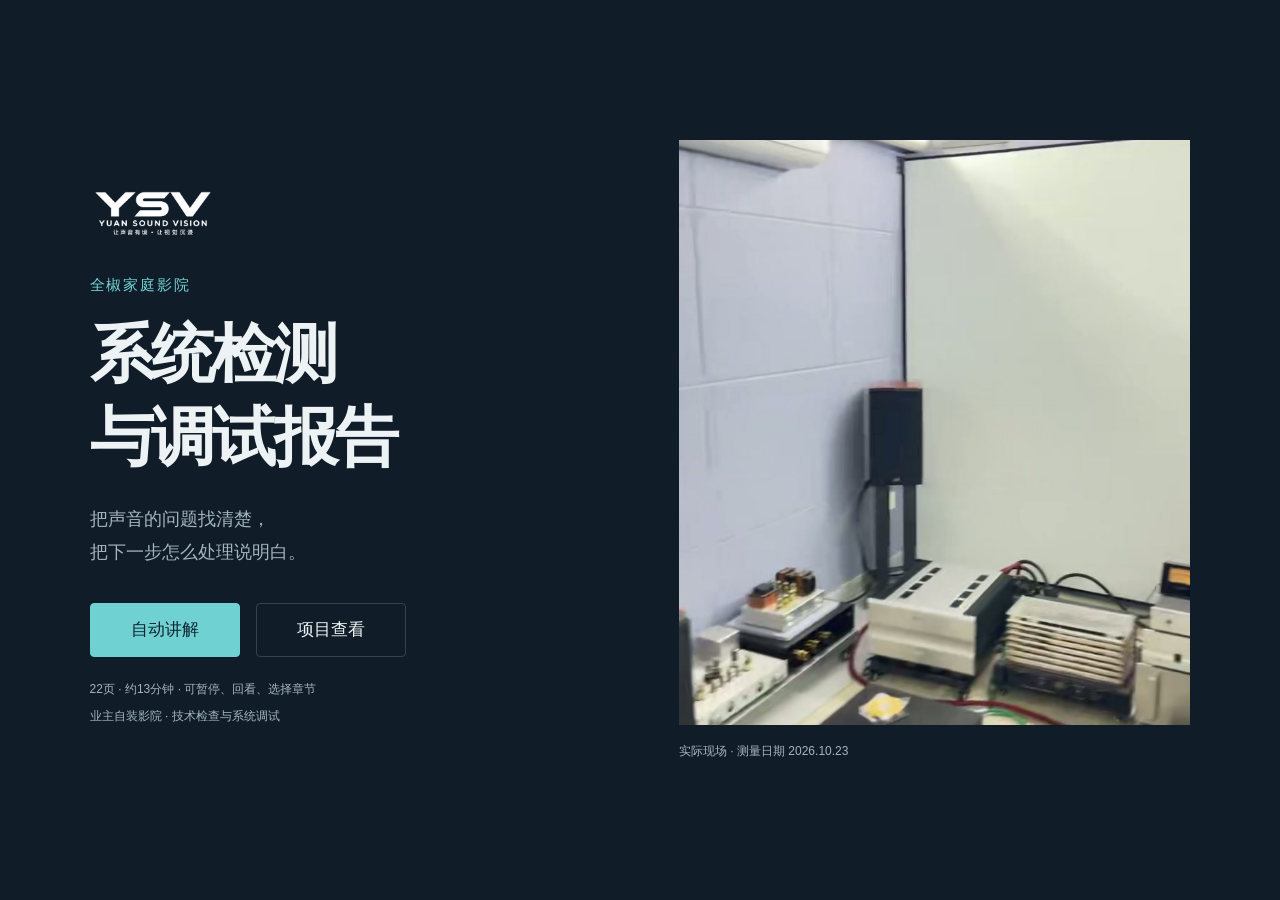
==== commit c7794e9c: "Rework report into 22 full-width narrated pages" ====
--- a/index.html
+++ b/index.html
@@ -1,49 +1,7 @@
-<!doctype html><html lang="zh-CN"><head><meta charset="utf-8"><meta name="viewport" content="width=device-width,initial-scale=1"><meta name="robots" content="noindex,nofollow"><meta name="report-version" content="b-full-20261024-2"><title>全椒视听室 · 测量与调整报告</title><link rel="icon" href="assets/ysv-logo.png"><link rel="stylesheet" href="assets/slides.css"><link rel="stylesheet" href="assets/full-deck.css"></head><body class="theater">
-<nav class="preview-tools" aria-label="报告控制"><label class="chapter-label" for="chapterSelect">目录</label><select id="chapterSelect" aria-label="选择报告页"><option value="0">01 高音偏弱，低音也没打出来。</option><option value="1">02 先把房间和测量位置对上。</option><option value="2">03 先测房间，再算怎么配合。</option><option value="3">04 大部分数据能用，故障声道要单列。</option><option value="4">05 曲线有差别，不等于谁测错了。</option><option value="5">06 尺寸决定了哪些低音值得重点查。</option><option value="6">07 座位挪一点，低频就不一样。</option><option value="7">08 薄板铺满了，低音未必管得住。</option><option value="8">09 空腔吊顶，不能按直贴墙面理解。</option><option value="9">10 校准调的是配合，不只是曲线。</option><option value="10">11 四只炮，分别做了时间和极性分工。</option><option value="11">12 左主箱与炮，仍有衔接弱项。</option><option value="12">13 已经写入功放，还缺一次现场复测。</option><option value="13">14 高频的下滑，在现场曲线里看得见。</option><option value="14">15 幕布、朝向和音箱本体，要分开查。</option><option value="15">16 低音没力度，先查哪里没有接上。</option><option value="16">17 先做一处小样，再决定改多少。</option><option value="17">18 先修故障，再测路径，最后改声学。</option></select><button id="narrationToggle" type="button">播放讲解</button><button id="narrationControls" type="button">音频控制</button><button id="followMotion" type="button" aria-pressed="true">跟随讲解</button><button id="fullscreen" type="button">全屏</button><button id="notesToggle" type="button" aria-expanded="false">讲解文字</button></nav>
-<div class="cue-label" id="cueLabel" role="status">点击播放，图表会跟随本页讲解。</div>
-<aside class="narration-panel" id="narrationPanel" hidden aria-label="本页语音讲解"><div class="narration-heading"><p id="narrationTitle"></p><button id="narrationClose" type="button" aria-label="收起语音播放器">收起</button></div><audio id="narrationAudio" controls preload="metadata" aria-label="本页讲解音频"></audio><div class="narration-bottom"><span id="narrationStatus" aria-live="polite">点击播放本页讲解</span><button id="narrationReplay" type="button">从头重播</button></div></aside>
-<deck-stage width="1920" height="1080"><section class="slide full-slide overview-slide" id="overview" data-page-id="overview" aria-label="高音偏弱，低音也没打出来。"><div class="sheet"><header><div class="brand-lockup"><img src="assets/ysv-logo.png" alt="源声视界 YUAN SOUND VISION" decoding="sync" loading="eager"></div><p class="eyebrow">全椒视听室 / 测量与调整</p><h1>高音偏弱，低音也没打出来。</h1><p class="subtitle">先把声音经过的路径和相加的结果查清楚。</p></header><div class="full-content "><div class="cover-statement"><p>全椒视听室</p><h2>测量与调整报告</h2><span>房间 3m宽 · 净高2.36m<br>天龙4800 · 前三KL650 · 四角4只21寸炮</span></div><div class="cover-findings"><div class="story-note" data-focus="overview-front"><p class=number>01</p><h2>前三高频</h2><p>两套测量都有偏弱迹象</p></div><div class="story-note" data-focus="overview-bass"><p class=number>02</p><h2>低频配合</h2><p>随位置变化，主箱与炮仍需复测</p></div><div class="story-note" data-focus="overview-repair"><p class=number>03</p><h2>右后环绕</h2><p>测量时已有一只单元故障</p></div></div></div><footer><p>报告基于2026-10-23测量与本次优化资料，结合业主补充；写入后客观复测尚未提供。</p><p>全椒视听室 · 测量2026-10-23 · 原始实测 / 软件预测按页区分</p></footer></div></section><section class="slide full-slide room-slide" id="room-layout" data-page-id="room-layout" aria-label="先把房间和测量位置对上。"><div class="sheet"><header><div class="brand-lockup"><img src="assets/ysv-logo.png" alt="源声视界 YUAN SOUND VISION" decoding="sync" loading="eager"></div><p class="eyebrow">房间 / 设备与测点</p><h1>先把房间和测量位置对上。</h1><p class="subtitle">示意按已确认尺寸；箱体、门和高度仍含估值。</p></header><div class="full-content "><aside class="reading-notes"><div class="story-note" data-focus="room-front"><p class=number>6.2<span>m 总长约</span></p><h2>房间与幕布</h2><p>宽3m，净高2.36m；幕后空腔约0.8m。</p></div><div class="story-note" data-focus="room-seat"><p class=number>1.2<span>m 麦顶部约</span></p><h2>主位与测点</h2><p>主位距幕3.6m；左右前后各25cm。</p></div><div class="story-note" data-focus="room-rear"><h2>四角低音炮</h2><p>SW1左前 · SW2右前<br>SW3右后 · SW4左后</p></div></aside><div class="wide-visual"><svg id="layoutPlot" viewBox="0 0 1160 650" role="img" aria-label="按业主确认尺寸建立的房间与测点示意"></svg><p class="plot-note">面向幕布认左右；门、箱体与环绕位置为约示，非施工定位图。</p></div></div><footer><p>左中右：KL650；侧环绕RS42、后环绕RS52，约1.3m高；天空PRO180。REW测位向左偏移≤30cm。</p><p>全椒视听室 · 测量2026-10-23 · 原始实测 / 软件预测按页区分</p></footer></div></section><section class="slide full-slide workflow-slide" id="measurement-process" data-page-id="measurement-process" aria-label="先测房间，再算怎么配合。"><div class="sheet"><header><div class="brand-lockup"><img src="assets/ysv-logo.png" alt="源声视界 YUAN SOUND VISION" decoding="sync" loading="eager"></div><p class="eyebrow">测量方法 / 先摸底再校准</p><h1>先测房间，再算怎么配合。</h1><p class="subtitle">REW先了解现场；GSonic正式采集；Evo32计算调整方案。</p></header><div class="full-content "><div class="process-row"><article data-focus="flow-rew"><span class="stage-no">01</span><h2>REW</h2><p>逐只测音箱、单炮和四炮</p><strong>先看房间有什么问题</strong></article><article data-focus="flow-gsonic"><span class="stage-no">02</span><h2>GSonic</h2><p>正式记录各声道、多测点</p><strong>给后续计算提供数据</strong></article><article data-focus="flow-evo"><span class="stage-no">03</span><h2>Evo32</h2><p>计算电平、时间、分频和滤波</p><strong>把方案用于功放，再复测</strong></article></div><div class="long-arrow"><span>摸底</span><span>多点采集</span><span>计算方案 → 写入 → 复测</span></div></div><footer><p>REW不是校准后的验收记录；GSonic是采集工具，Evo32是计算校正方案的工具。</p><p>全椒视听室 · 测量2026-10-23 · 原始实测 / 软件预测按页区分</p></footer></div></section><section class="slide full-slide quality-slide" id="measurement-quality" data-page-id="measurement-quality" aria-label="大部分数据能用，故障声道要单列。"><div class="sheet"><header><div class="brand-lockup"><img src="assets/ysv-logo.png" alt="源声视界 YUAN SOUND VISION" decoding="sync" loading="eager"></div><p class="eyebrow">数据质量 / 哪些能用</p><h1>大部分数据能用，故障声道要单列。</h1><p class="subtitle">文件和重复性支持继续分析；不能据此说所有音箱健康。</p></header><div class="full-content "><aside class="reading-notes"><div class="story-note" data-focus="quality-data"><h2>90份正式响应</h2><p>文件齐全，主位重复测量较稳定</p></div><div class="story-note" data-focus="quality-fault"><h2>SBR右后环绕</h2><p>用户确认：测量时已有一只单元故障</p></div><div class="story-note" data-focus="quality-recheck"><h2>局部需要补查</h2><p>右前炮后移测点噪声偏高；右后天空估计异常</p></div></aside><div class="wide-visual quality-figure"><div data-focus="quality-data"><p class="number">15 <span>路 × 6份 = 90份</span></p><h2>正式响应齐全，主位重复较稳定</h2><p>未见数字满幅削波；不等于没有模拟限幅或硬件失真。</p></div><div class="fault-band" data-focus="quality-fault"><b>SBR / 右后环绕</b><span>测量时已有单元故障</span><strong>先修好，再重测</strong></div><div class="recheck-line" data-focus="quality-recheck"><b>局部复核</b><span>SW2后移点噪声异常 · TRR辅助估计异常</span></div></div></div><footer><p>来源：原始文件质量审查及业主故障确认。SBR故障不解释前三高频或四炮问题；TRR不直接判硬件损坏。</p><p>全椒视听室 · 测量2026-10-23 · 原始实测 / 软件预测按页区分</p></footer></div></section><section class="slide full-slide compare-slide" id="rew-gsonic" data-page-id="rew-gsonic" aria-label="曲线有差别，不等于谁测错了。"><div class="sheet"><header><div class="brand-lockup"><img src="assets/ysv-logo.png" alt="源声视界 YUAN SOUND VISION" decoding="sync" loading="eager"></div><p class="eyebrow">两次测量 / 看共同现象</p><h1>曲线有差别，不等于谁测错了。</h1><p class="subtitle">两次测位和处理口径不同，先比较声音的走向。</p></header><div class="full-content "><aside class="reading-notes"><div class="story-note" data-focus="compare-rew"><h2>REW：准备测量</h2><p>测位向左偏≤30cm；音箱Large、Audyssey关。</p></div><div class="story-note" data-focus="compare-gsonic"><h2>GSonic：正式多点采集</h2><p>主位居中；另测左右前后约25cm。</p></div><div class="story-note" data-focus="compare-band"><h2>两套共同现象</h2><p>右主箱和中置高频偏弱；不是严格软件A/B。</p></div></aside><div class="wide-visual"><div class="visual-head"><p>以各自500–2000Hz作参考</p><div class="controls" id="compareControls"><button data-compare="FL">左主箱</button><button data-compare="FR">右主箱</button><button data-compare="C" class="active">中置</button></div></div><svg id="comparePlot" viewBox="0 0 1160 650" role="img" aria-label="REW与GSonic前三原始测量归一化频响"></svg><p class="plot-note"><span class="sample-line rew-line">REW原始</span><span class="sample-line gs-line">GSonic原始</span>　只比较形状，非绝对声压。</p></div></div><footer><p>两次测位、IR窗、平滑及电平处理不同。REW输出电平曾调整，单炮/四炮曲线高低不能直接读取叠加增益。</p><p>全椒视听室 · 测量2026-10-23 · 原始实测 / 软件预测按页区分</p></footer></div></section><section class="slide full-slide boundaries-slide" id="modal-boundaries" data-page-id="modal-boundaries" aria-label="尺寸决定了哪些低音值得重点查。"><div class="sheet"><header><div class="brand-lockup"><img src="assets/ysv-logo.png" alt="源声视界 YUAN SOUND VISION" decoding="sync" loading="eager"></div><p class="eyebrow">房间模态 / 尺寸与边界</p><h1>尺寸决定了哪些低音值得重点查。</h1><p class="subtitle">边界假设改变，算出的频率也会变；不能只找一根最近的线。</p></header><div class="full-content "><aside class="reading-notes"><div class="story-note" data-focus="boundary-length"><h2>长度边界</h2><p>实体墙总长约6.2m；5.4m只作替代假设。</p></div><div class="story-note" data-focus="boundary-width"><h2>长、宽接近</h2><p>55.3Hz长向二阶与57.2Hz宽向一阶接近。</p></div><div class="story-note" data-focus="boundary-height"><h2>顶部边界</h2><p>2.36m完成面；约2.54m原顶只作替代模型。</p></div></aside><div class="wide-visual"><div class="visual-head"><p>理想矩形模型 · 轴向前两阶</p><div class="controls" id="boundaryControls"><button data-boundary="main" class="active">6.2 / 2.36m</button><button data-boundary="alternate">5.4 / 2.54m</button></div></div><svg id="boundaryPlot" viewBox="0 0 1160 650" role="img" aria-label="长度宽度高度边界假设与模态频率"></svg><p class="plot-note">按声速343m/s计算。尺寸能提示候选频段，不能独自证明某个实测峰谷的原因。</p></div></div><footer><p>主模型长6.2m、宽3m、高2.36m；替代边界不代表测得的有效声学边界。没有用单一模态合成伪造实测频响。</p><p>全椒视听室 · 测量2026-10-23 · 原始实测 / 软件预测按页区分</p></footer></div></section><section id="room-modes" data-page-id="room-modes" class="slide mode-slide" aria-label="房间模态与位置变化">
- 
- <div class="sheet">
-  <header><div class="brand-lockup"><img src="assets/ysv-logo.png" alt="源声视界 YUAN SOUND VISION" decoding="sync" loading="eager"></div><p class="eyebrow">房间模态 / 位置变化</p><h1>座位挪一点，<br class="conditional">低频就不一样。</h1><p class="subtitle">同一只低音炮，测量点前后移动25厘米，有些低音会变强，有些会变弱。</p></header>
-  <div class="deck-grid">
-   <div class="visual mode-visual">
-    <div class="visual-head"><p>按房间尺寸看强弱分布</p><div class="controls" id="modeControls"><button class="active" data-mode="length">55.3 Hz · 长向</button><button data-mode="width">57.2 Hz · 宽向</button></div></div>
-    <svg id="roomPlot" viewBox="0 0 1120 430" role="img" aria-label="房间俯视与理想模态相对分布"></svg>
-    <div class="plot-separator"><p>现场实测 / SW1左前炮</p><span>三条曲线使用同一参考</span></div>
-    <svg id="bassPlot" viewBox="0 0 1120 245" role="img" aria-label="SW1前中后三个测点的原始实测曲线"></svg>
-   </div>
-   <aside class="talk mode-talk">
-    <div class="takeaway"><p class="micro">相邻测点间距</p><p class="big">25<span>cm</span></p><p class="takeaway-copy">主位附近的低频，需要多点一起看。</p></div>
-    <div class="position-controls" id="positionControls"><button data-pos="4">前25 cm</button><button class="active" data-pos="1">主位</button><button data-pos="5">后25 cm</button></div>
-    <div class="position-result"><span id="positionName">主位</span><p><b id="nullValue">45.6</b><span>Hz</span></p><span>这一支实测谷底</span></div>
-    <div class="theory-result"><span id="modeName">长向二阶 · 55.3 Hz</span><p>该点理论相对声压 <b id="pressureValue">0.25</b></p></div>
-    <p class="lesson">移动测点看差异，<br>再检查主箱与炮的相加结果。</p>
-   </aside>
-  </div>
-  <footer><p>上图为理想矩形房间的模态示意，不是实测声压；下图为校正前实测。二者不可直接换算。</p><p>房间按总长6.2 m、宽3 m示意；低频有效边界仍需核验。</p></footer>
- </div>
-</section><section class="slide full-slide walls-slide" id="wall-treatment" data-page-id="wall-treatment" aria-label="薄板铺满了，低音未必管得住。"><div class="sheet"><header><div class="brand-lockup"><img src="assets/ysv-logo.png" alt="源声视界 YUAN SOUND VISION" decoding="sync" loading="eager"></div><p class="eyebrow">声学结构 / 五面薄板</p><h1>薄板铺满了，低音未必管得住。</h1><p class="subtitle">四墙与顶面大量使用12mm聚酯板，顶面另有空腔。</p></header><div class="full-content "><div class="photo-column"><img src="assets/images/room-panels.jpg" alt="业主视频中的墙面薄板和局部立体面板"><p>现场既有大片薄板，也有局部立体/开孔构件。</p></div><div class="wide-visual material-visual"><svg id="wallPlot" viewBox="0 0 1120 440" role="img" aria-label="墙面12mm聚酯板直接铺贴结构示意"></svg><div class="material-notes"><div class="story-note" data-focus="wall-high"><h2>更易改变中高频反射</h2><p>是否吸收过多，要测分频段衰减。</p></div><div class="story-note" data-focus="wall-low"><h2>低频起伏仍要单独处理</h2><p>满铺面积不等于40–80Hz已经控制。</p></div></div></div></div><footer><p>12mm及直贴做法来自业主确认；示意不按比例。不套用其他品牌材料的吸声系数，不给出未经验证的损失dB。</p><p>全椒视听室 · 测量2026-10-23 · 原始实测 / 软件预测按页区分</p></footer></div></section><section class="slide full-slide ceiling-slide" id="ceiling-and-reflections" data-page-id="ceiling-and-reflections" aria-label="空腔吊顶，不能按直贴墙面理解。"><div class="sheet"><header><div class="brand-lockup"><img src="assets/ysv-logo.png" alt="源声视界 YUAN SOUND VISION" decoding="sync" loading="eager"></div><p class="eyebrow">声学结构 / 吊顶与反射</p><h1>空腔吊顶，不能按直贴墙面理解。</h1><p class="subtitle">18cm空气层没有填棉；地面和幕前器材仍值得检查。</p></header><div class="full-content "><div class="photo-column"><img src="assets/images/room-ceiling.jpg" alt="业主视频中的聚酯板吊顶和嵌装单元"><p>现场顶面；内部空气层与无填棉情况由业主确认。</p></div><div class="wide-visual"><svg id="ceilingPlot" viewBox="0 0 1120 445" role="img" aria-label="12mm板与18cm未填棉空气层的吊顶剖面示意"></svg><div class="material-notes"><div class="story-note" data-focus="ceiling-bass"><h2>空气层不等于厚棉</h2><p>可能改变吸收频段，深低频效果未验证。</p></div><div class="story-note" data-focus="ceiling-reflection"><h2>中置早反射线索</h2><p>晚约2.6ms；位置还不能锁定。</p></div></div></div></div><footer><p>地面与幕前器材仍是局部反射候选。约0.9m是反射声多走的声程，不是反射物离音箱的距离。</p><p>全椒视听室 · 测量2026-10-23 · 原始实测 / 软件预测按页区分</p></footer></div></section><section class="slide full-slide adjustments-slide" id="evo-adjustments" data-page-id="evo-adjustments" aria-label="校准调的是配合，不只是曲线。"><div class="sheet"><header><div class="brand-lockup"><img src="assets/ysv-logo.png" alt="源声视界 YUAN SOUND VISION" decoding="sync" loading="eager"></div><p class="eyebrow">校准做了什么 / 声道配合</p><h1>校准调的是配合，不只是曲线。</h1><p class="subtitle">声道电平、到达时间、分频与滤波，分别解决不同问题。</p></header><div class="full-content "><aside class="reading-notes"><div class="story-note" data-focus="adjust-level"><h2>电平与滤波</h2><p>调各路大小，处理部分频响隆起。</p></div><div class="story-note" data-focus="adjust-time"><h2>时间与极性</h2><p>让不同位置的音箱与炮更好配合。</p></div><div class="story-note" data-focus="adjust-crossover"><h2>分频</h2><p>决定哪一段交给音箱，哪一段交给炮。</p></div></aside><div class="wide-visual"><table class="report-table crossover-table"><thead><tr><th>输出</th><th>声道</th><th>本次分频</th></tr></thead><tbody><tr data-focus="adjust-crossover"><td>FL / FR</td><td>左右主箱</td><td>60 Hz</td></tr><tr data-focus="adjust-crossover"><td>C</td><td>中置</td><td>80 Hz</td></tr><tr data-focus="adjust-crossover"><td>SLA / SRA</td><td>侧环绕</td><td>80 Hz</td></tr><tr data-focus="adjust-crossover"><td>SBL / SBR</td><td>后环绕</td><td>60 Hz</td></tr><tr data-focus="adjust-crossover"><td>TFL / TFR</td><td>前天空</td><td>120 Hz</td></tr><tr data-focus="adjust-crossover"><td>TRL / TRR</td><td>后天空</td><td>110 Hz</td></tr></tbody></table><div class="parameter-explain"><span data-focus="adjust-level">电平 ≠ 扬声器能力</span><span data-focus="adjust-time">等效距离 ≠ 卷尺实距</span><span data-focus="adjust-crossover">分频 ≠ 相加已通过</span></div></div></div><footer><p>参数来自本次delivered输出，非重新推荐。后环绕含已故障SBR，维修后需新状态采集与重新计算。</p><p>全椒视听室 · 测量2026-10-23 · 原始实测 / 软件预测按页区分</p></footer></div></section><section class="slide full-slide subs-slide" id="four-subs" data-page-id="four-subs" aria-label="四只炮，分别做了时间和极性分工。"><div class="sheet"><header><div class="brand-lockup"><img src="assets/ysv-logo.png" alt="源声视界 YUAN SOUND VISION" decoding="sync" loading="eager"></div><p class="eyebrow">四只低音炮 / 最终参数</p><h1>四只炮，分别做了时间和极性分工。</h1><p class="subtitle">这些是本次输出参数；数字不能单独证明炮的能力或实际效果。</p></header><div class="full-content "><div class="sub-map"><svg id="subsPlot" viewBox="0 0 800 660" role="img" aria-label="四角炮编号及本次极性配合"></svg></div><div class="wide-visual"><table class="report-table sub-table"><thead><tr><th>编号 / 位置</th><th>极性</th><th>等效距离</th><th>电平Trim</th></tr></thead><tbody><tr data-focus="subs-SW1"><td>SW1 左前</td><td>正常</td><td>6.09 m</td><td>+12.0 dB</td></tr><tr data-focus="subs-SW2"><td>SW2 右前</td><td>反相</td><td>5.06 m</td><td>+7.0 dB</td></tr><tr data-focus="subs-SW3"><td>SW3 右后</td><td>反相</td><td>0.94 m</td><td>+7.5 dB</td></tr><tr data-focus="subs-SW4"><td>SW4 左后</td><td>正常</td><td>10.20 m</td><td>+12.0 dB</td></tr></tbody></table><div class="two-observations"><div class="story-note" data-focus="subs-polarity"><h2>右前、右后：反相</h2><p>本次配合方案，需用合成复测验证。</p></div><div class="story-note" data-focus="subs-trim"><h2>左前、左后：+12dB</h2><p>核对炮端链路与余量，不直接再加旋钮。</p></div></div></div></div><footer><p>等效距离用于实现时间配合。不能按卷尺改回，也不能把不同阶段警告值与最终Trim相加。</p><p>全椒视听室 · 测量2026-10-23 · 原始实测 / 软件预测按页区分</p></footer></div></section><section class="slide full-slide integration-slide" id="bass-integration" data-page-id="bass-integration" aria-label="左主箱与炮，仍有衔接弱项。"><div class="sheet"><header><div class="brand-lockup"><img src="assets/ysv-logo.png" alt="源声视界 YUAN SOUND VISION" decoding="sync" loading="eager"></div><p class="eyebrow">软件预测 / 主箱与炮的衔接</p><h1>左主箱与炮，仍有衔接弱项。</h1><p class="subtitle">Review是计算预测；绿色总和仍有起伏。</p></header><div class="full-content integration-content"><div class="integration-top"><div data-focus="blend-left"><span>左主箱＋炮</span><b>141°</b><p>交接频带相位汇总指标</p></div><div data-focus="blend-right"><span>右主箱＋炮</span><b>86°</b><p>相对好一些，仍需复测</p></div><div data-focus="blend-retest"><h2>同位置、同信号</h2><p>主箱支路 → 炮组支路 → 同时工作</p><strong>看相加处有没有变强</strong></div></div><a class="review-graphs" href="assets/images/review-bass.png" target="_blank" rel="noopener" aria-label="查看完整低频合成Review原图"><img src="assets/images/review-bass.png" alt="Evo32左右主箱与炮的预测合成原图"><span class="graph-focus-left"></span><span class="graph-focus-right"></span></a><p class="review-legend">原图局部：灰为主箱，紫为炮组，绿为预测总和，黄虚线为目标；可点击打开原图。</p></div><footer><p>图为软件预测，不是校准后实测。23% / 59%是程序汇总指标，不等于音量损失77% / 41%。</p><p>全椒视听室 · 测量2026-10-23 · 原始实测 / 软件预测按页区分</p></footer></div></section><section class="slide full-slide status-slide" id="delivered-status" data-page-id="delivered-status" aria-label="已经写入功放，还缺一次现场复测。"><div class="sheet"><header><div class="brand-lockup"><img src="assets/ysv-logo.png" alt="源声视界 YUAN SOUND VISION" decoding="sync" loading="eager"></div><p class="eyebrow">当前结果 / 完成到了哪一步</p><h1>已经写入功放，还缺一次现场复测。</h1><p class="subtitle">两种模式都有听感反馈；没有写入后客观曲线，不能画成“已达标”。</p></header><div class="full-content "><div class="status-row"><article data-focus="status-measured"><p class="stage-no">01</p><h2>原始实测</h2><p>问题和位置变化已有记录</p><strong>已有记录</strong></article><article data-focus="status-predicted"><p class="stage-no">02</p><h2>软件预测</h2><p>有调整，也有未满足的低频检查</p><strong>仍有未满足检查</strong></article><article data-focus="status-listening"><p class="stage-no">03</p><h2>写入后反馈</h2><p>Reference、Flat均仍觉高频无力、低频不足</p><strong>仍需客观复测</strong></article></div><div class="status-bottom"><p>低频检查未全部满足</p><p>目标1dB/oct仅1个位置参与该项估计</p><p>没有写入后频响/衰减验收曲线</p></div></div><footer><p>写入与听感由业主确认；没有独立回读功放完整设置。目标斜率的支持点有限，不代表多点一致认可。</p><p>全椒视听室 · 测量2026-10-23 · 原始实测 / 软件预测按页区分</p></footer></div></section><section id="kl650-highs" data-page-id="kl650-highs" class="slide hf-slide" aria-label="KL650实验室与现场高频对比">
- 
- <div class="sheet">
-  <header><div class="brand-lockup"><img src="assets/ysv-logo.png" alt="源声视界 YUAN SOUND VISION" decoding="sync" loading="eager"></div><p class="eyebrow">前三KL650 / 实验室与现场</p><h1>高频的下滑，<br class="conditional">在现场曲线里看得见。</h1></header>
-  <div class="deck-grid">
-   <div class="visual hf-visual">
-    <div class="visual-head"><p>以500–2000 Hz作参考</p><div class="controls" id="channelControls"><button class="active" data-channel="all">三只</button><button data-channel="FL">左</button><button data-channel="FR">右</button><button data-channel="C">中置</button></div></div>
-    <svg id="hfPlot" viewBox="0 0 1120 570" role="img" aria-label="KL650实验室参照与现场前三只的归一化频响"></svg>
-    <div class="legend"><span class="lab">实验室参照</span><span class="fl">左主箱</span><span class="fr">右主箱</span><span class="center">中置</span></div>
-    <p class="hover-readout" id="hfReadout" aria-live="polite">点按曲线，可查看对应频率的相对电平。</p>
-   </div>
-   <aside class="talk hf-talk">
-    <p class="band-title">5–10 kHz</p><p class="band-subtitle">相对各自500–2000 Hz中频</p>
-    <div class="band-values"><div class="metric-fl"><span>左主箱</span><p>−5.6 <small>dB</small></p></div><div class="metric-fr"><span>右主箱</span><p>−9.1 <small>dB</small></p></div><div class="metric-c"><span>中置</span><p>−11.4 <small>dB</small></p></div></div>
-    <div class="next-check"><p>下一步</p><h2>幕布对照＋幕外检查</h2><p>把安装条件与音箱本体分开，<br>再决定怎么处理。</p></div>
-   </aside>
-  </div>
-  <footer><p>现场为GSonic主位原始测量；实验室线由HT Labs原图提取。环境不同，差值不等于幕布损失。</p><p>这里只比较频响形状，不评价音箱最大声压或动态能力。</p></footer>
- </div>
-</section><section class="slide full-slide hf-checks-slide" id="high-frequency-checks" data-page-id="high-frequency-checks" aria-label="幕布、朝向和音箱本体，要分开查。"><div class="sheet"><header><div class="brand-lockup"><img src="assets/ysv-logo.png" alt="源声视界 YUAN SOUND VISION" decoding="sync" loading="eager"></div><p class="eyebrow">前三高频 / 原因排查</p><h1>幕布、朝向和音箱本体，要分开查。</h1><p class="subtitle">目前有线索，没有一项已被证明是唯一原因。</p></header><div class="full-content "><div class="test-diagrams"><svg id="hfTestsPlot" viewBox="0 0 1720 410" role="img" aria-label="幕布在位移开、朝向、幕外本体的三个独立测试示意"></svg></div><div class="test-captions"><div class="story-note" data-focus="hf-screen"><h2>01  固定箱麦，只改变幕布</h2><p>检查幕布与背衬路径。</p></div><div class="story-note" data-focus="hf-aim"><h2>02  固定幕布，只改变朝向</h2><p>左右未内倾；水平、垂直分别查。</p></div><div class="story-note" data-focus="hf-body"><h2>03  幕外统一距离检查</h2><p>核对三只本体、号角/接线与指向。</p></div></div></div><footer><p>中置1352–2331Hz部分处理被保留，并有早反射线索；不能将幕外搬箱前后差值全称幕布插损。</p><p>全椒视听室 · 测量2026-10-23 · 原始实测 / 软件预测按页区分</p></footer></div></section><section class="slide full-slide bass-slide" id="bass-impact" data-page-id="bass-impact" aria-label="低音没力度，先查哪里没有接上。"><div class="sheet"><header><div class="brand-lockup"><img src="assets/ysv-logo.png" alt="源声视界 YUAN SOUND VISION" decoding="sync" loading="eager"></div><p class="eyebrow">低频听感 / 先查哪一段</p><h1>低音没力度，先查哪里没有接上。</h1><p class="subtitle">4只21寸是配置，连续的频带与有效相加才是要测的结果。</p></header><div class="full-content "><aside class="reading-notes"><div class="story-note" data-focus="bass-deep"><h2>20–40Hz</h2><p>看深低频延伸，不只追求27Hz隆起。</p></div><div class="story-note" data-focus="bass-handover"><h2>40–80Hz</h2><p>看主箱、炮组是否有效相加。</p></div><div class="story-note" data-focus="bass-punch"><h2>80–160Hz</h2><p>看主箱中低频及实际动态/音量。</p></div></aside><div class="wide-visual"><div class="visual-head"><p>REW校正前 · 四炮记录</p><span>相对自身80–120Hz</span></div><svg id="lowSumPlot" viewBox="0 0 1160 650" role="img" aria-label="REW校正前四炮频响及三个诊断频段"></svg><p class="plot-note">40–50Hz相对80–120Hz频带约低17.2dB；只说明本记录的形状。</p></div></div><footer><p>此为准备测量，非当前Evo写入后复测。各次REW输出电平有调整，不以单炮/四炮曲线高度比较叠加增益。</p><p>全椒视听室 · 测量2026-10-23 · 原始实测 / 软件预测按页区分</p></footer></div></section><section class="slide full-slide treatment-slide" id="acoustic-actions" data-page-id="acoustic-actions" aria-label="先做一处小样，再决定改多少。"><div class="sheet"><header><div class="brand-lockup"><img src="assets/ysv-logo.png" alt="源声视界 YUAN SOUND VISION" decoding="sync" loading="eager"></div><p class="eyebrow">声学处理 / 先试再施工</p><h1>先做一处小样，再决定改多少。</h1><p class="subtitle">按测量结果选位置，不先整屋拆板或整顶填棉。</p></header><div class="full-content "><div class="action-rows"><article data-focus="treat-mid"><span>01</span><h2>中高频平衡</h2><div><p>选一处反射区域做可逆覆盖对照</p><strong>同时听清晰度、测早反射</strong></div></article><article data-focus="treat-low"><span>02</span><h2>低频控制</h2><div><p>先试座位、炮位与有效相加</p><strong>再设计有针对性的低频结构</strong></div></article><article data-focus="treat-ceiling"><span>03</span><h2>吊顶与地面</h2><div><p>查结构、测衰减，再选局部处理</p><strong>一次只变一个条件</strong></div></article></div><div class="decision-line">可逆小样　→　测量＋同音量试听　→　确认收益　→　确定施工范围</div></div><footer><p>当前不提供未经验证的填棉厚度、调谐尺寸或预期改善dB。大面积拆板/整顶填棉代价高，先做小样。</p><p>全椒视听室 · 测量2026-10-23 · 原始实测 / 软件预测按页区分</p></footer></div></section><section class="slide full-slide next-slide" id="next-visit" data-page-id="next-visit" aria-label="先修故障，再测路径，最后改声学。"><div class="sheet"><header><div class="brand-lockup"><img src="assets/ysv-logo.png" alt="源声视界 YUAN SOUND VISION" decoding="sync" loading="eager"></div><p class="eyebrow">下一次现场 / 按顺序验证</p><h1>先修故障，再测路径，最后改声学。</h1><p class="subtitle">每一步保留设置和曲线，避免改完以后说不清是什么起作用。</p></header><div class="full-content "><div class="next-steps"><article data-focus="next-repair"><b>1</b><div><h2>修复与回读</h2><p>SBR修复 · TRR复核 · 保存并回读功放真实播放设置</p></div></article><article data-focus="next-path"><b>2</b><div><h2>测路径与相加</h2><p>KL650幕外本体 → 固定箱麦的幕布对照 → 主箱/炮组/同时工作</p></div></article><article data-focus="next-calibrate"><b>3</b><div><h2>做小样，再重测重算</h2><p>衰减与反射 → 可逆处理 → 新状态采集 → 复测＋同音量试听</p></div></article></div></div><footer><p>验收看新状态下的实际响应、衰减与听感；修复、摆位或增益变化后不沿用旧状态作最终结果。</p><p>全椒视听室 · 测量2026-10-23 · 原始实测 / 软件预测按页区分</p></footer></div></section></deck-stage>
-<div class="slide-navigation"><button id="previous" type="button" aria-label="上一页">上一页</button><button id="next" type="button" aria-label="下一页">下一页</button></div>
-<aside class="speaker-notes" id="speakerNotes" hidden><h2>本页讲解</h2><p id="notesBody"></p><button id="notesClose" type="button">收起</button></aside>
-<p class="landscape-hint">手机建议横屏观看；讲解与图表同步，手动操作后可恢复跟随。</p>
-<script src="assets/data.js"></script><script src="assets/report-data.js"></script><script src="assets/narration-data.js"></script><script src="assets/deck-stage.js"></script><script src="assets/original-charts.js"></script><script src="assets/full-deck.js"></script><script src="assets/narration.js"></script></body></html>+<!doctype html><html lang="zh-CN"><head><meta charset="utf-8"><meta name="viewport" content="width=device-width,initial-scale=1"><meta name="robots" content="noindex,nofollow"><title>全椒家庭影院 · 系统检测与调试报告</title><link rel="icon" href="assets/ysv-logo.png"><link rel="stylesheet" href="assets/report.css"></head><body>
+<main id="home" class="home"><div class="home-content"><img class="home-logo" src="assets/ysv-logo.png" alt="源声视界"><p class="eyebrow">全椒家庭影院</p><h1>系统检测<br>与调试报告</h1><p class="home-intro">把声音的问题找清楚，<br>把下一步怎么处理说明白。</p><div class="home-buttons"><button id="startAuto" class="primary">自动讲解</button><button id="startExplore">项目查看</button></div><p id="homeLength" class="home-meta">22页 · 房间、器材、测量与后续处理</p><p class="home-role">业主自装影院 · 技术检查与系统调试</p></div><figure class="home-photo"><img src="assets/room-front.jpg" alt="本次测量影院的实际现场"><figcaption>实际现场 · 测量日期 2026.10.23</figcaption></figure></main>
+<main id="viewer" class="viewer" hidden><nav class="viewer-bar"><button id="homeButton" class="home-link">全椒家庭影院<span>系统检测与调试</span></button><div class="viewer-actions"><button id="chaptersButton">章节目录</button><button id="textButton">讲解文字</button><button id="fullscreen">全屏查看</button></div></nav>
+<article class="report-stage" id="stage"><header class="page-heading"><div><p class="eyebrow" id="eyebrow"></p><h1 id="title"></h1><p id="lead" class="lead"></p></div><img class="brand" src="assets/ysv-logo.png" alt="源声视界"></header><div class="page-body"><section class="visual-area"><div class="visual-heading"><h2 id="visualTitle"></h2><div id="visualControls" class="visual-controls"></div></div><div id="visual" class="visual"></div><div id="visualLegend" class="visual-legend"></div><p id="visualNote" class="visual-note"></p></section><aside class="findings" id="findings"></aside></div><footer class="page-source"><p id="source"></p><span id="pageCount"></span></footer></article>
+<div id="subtitle" class="subtitle" hidden></div><section class="transport" aria-label="讲解控制"><div class="transport-title"><span id="modeLabel">项目查看</span><strong id="transportTitle"></strong></div><div class="playback-buttons"><button id="previous" aria-label="上一页">上一页</button><button id="backward" aria-label="回看10秒">−10秒</button><button id="playPause" class="play" aria-label="播放讲解"><svg viewBox="0 0 24 24" aria-hidden="true"><path id="playIcon" d="M8 5v14l11-7z"/></svg></button><button id="forward" aria-label="快进10秒">+10秒</button><button id="next" aria-label="下一页">下一页</button></div><div class="timeline"><input id="seek" type="range" min="0" max="100" step="0.001" value="0" aria-label="整套讲解进度"><div class="time-labels"><span id="elapsed">00:00</span><span id="duration">--:--</span></div></div><button id="captions" aria-pressed="false">字幕</button><button id="optionsButton">设置</button></section></main>
+<dialog id="chaptersDialog"><div class="dialog-heading"><h2>章节目录</h2><button data-close>关闭</button></div><div id="chaptersList"></div></dialog><dialog id="textDialog"><div class="dialog-heading"><h2 id="textTitle">本页讲解</h2><button data-close>关闭</button></div><div id="textBody"></div></dialog><dialog id="optionsDialog"><div class="dialog-heading"><h2>播放设置</h2><button data-close>关闭</button></div><label>语速<select id="speed"><option value="0.85">稍慢 0.85×</option><option value="1" selected>正常 1×</option><option value="1.2">稍快 1.2×</option><option value="1.5">快速 1.5×</option></select></label><label>音量<input id="volume" type="range" min="0" max="1" step="0.05" value="1"></label><button id="restartAll">从头开始自动讲解</button></dialog><dialog id="endDialog"><div class="dialog-heading"><h2>本次讲解结束</h2><button data-close>关闭</button></div><p>先维修，再检查音箱声路，最后完善房间。</p><div class="end-actions"><button id="endExplore">项目查看</button><button id="endRestart">重新讲解</button></div></dialog>
+<audio id="narration" src="assets/audio/full-narration.mp3" preload="metadata"></audio><span id="status" class="sr-only" role="status"></span><script src="assets/project-data.js"></script><script src="assets/timeline.js"></script><script src="assets/visuals.js"></script><script src="assets/report.js"></script></body></html>
--- a/assets/report.css
+++ b/assets/report.css
@@ -0,0 +1,6 @@
+:root{color-scheme:dark;--paper:#101d29;--ink:#edf3f5;--muted:#a3b5c0;--line:#304351;--accent:#70d1d3;--fl:#6bb6ef;--fr:#efa36e;--center:#71d3b9;--lab:#c4b5e0;--u:min(1cqw,1.6svh);font-family:"Microsoft YaHei","PingFang SC",sans-serif}*{box-sizing:border-box}[hidden]{display:none!important}body{margin:0;background:var(--paper);color:var(--ink)}button,input,select{font:inherit}button{min-height:44px;border:1px solid transparent;border-radius:4px;background:transparent;color:inherit;padding:8px 12px;cursor:pointer}button:hover{background:#ffffff0b}button:focus-visible,input:focus-visible,select:focus-visible{outline:2px solid var(--accent);outline-offset:3px}p,h1,h2,h3,figure{margin:0}button:disabled{opacity:.35;cursor:default}.home{min-height:100svh;display:grid;grid-template-columns:1fr 1.05fr;gap:8vw;padding:7svh 7vw;align-items:center}.home-logo{width:150px;height:80px;object-fit:contain;filter:brightness(0) invert(1);margin-left:-12px}.eyebrow{color:var(--accent);font-size:calc(1.1 * var(--u));letter-spacing:.12em}.home .eyebrow{font-size:15px;margin-top:20px}.home h1{font-size:clamp(42px,5vw,80px);line-height:1.3;font-weight:650;letter-spacing:-.04em;margin-top:18px}.home-intro{font-size:clamp(16px,1.4vw,23px);color:var(--muted);line-height:1.8;margin-top:24px}.home-buttons{display:flex;gap:16px;margin-top:35px}.home-buttons button{min-width:150px;min-height:54px;border-color:var(--line);font-size:17px}.primary{background:var(--accent);color:#102531!important;border-color:var(--accent)!important}.primary:hover{background:#9be0e1}.home-meta,.home-role{font-size:12px;color:var(--muted);line-height:1.8;margin-top:22px}.home-role{margin-top:6px}.home-photo img{width:100%;height:65svh;object-fit:cover;object-position:center}.home-photo figcaption{font-size:12px;color:var(--muted);padding-top:14px}.viewer{height:100svh;padding:12px 24px;display:grid;grid-template-rows:48px minmax(0,1fr)64px;gap:8px}.viewer-bar{display:flex;justify-content:space-between;align-items:center}.home-link{padding-left:0;font-size:13px;letter-spacing:.05em}.home-link span{color:var(--muted);margin-left:20px;letter-spacing:0}.viewer-actions{display:flex;gap:4px}.viewer-actions button{font-size:13px}.report-stage{container-type:inline-size;display:grid;grid-template-rows:auto minmax(0,1fr)auto;padding:20px 32px;min-height:0;position:relative}.page-heading{display:flex;justify-content:space-between;gap:20px;margin-bottom:calc(1.6 * var(--u))}.page-heading>div{min-width:0}h1{font-size:calc(3 * var(--u));font-weight:650;letter-spacing:-.04em;line-height:1.35;margin-top:calc(.7 * var(--u))}.lead{font-size:calc(1.15 * var(--u));color:var(--muted);line-height:1.6;margin-top:calc(.55 * var(--u))}.brand{width:calc(10 * var(--u));height:calc(5.5 * var(--u));object-fit:contain;filter:brightness(0) invert(1);opacity:.9}.page-body{display:grid;grid-template-columns:minmax(0,2.85fr)minmax(0,1fr);grid-template-rows:minmax(0,1fr);gap:calc(3 * var(--u));min-height:0}.visual-area{display:flex;flex-direction:column;border-top:1px solid var(--line);min-width:0;min-height:0;padding-top:calc(.7 * var(--u))}.visual-heading{display:flex;justify-content:space-between;align-items:center;gap:10px;min-height:44px}.visual-heading h2{font-size:calc(1.2 * var(--u));font-weight:550}.visual-controls{display:flex;gap:5px;flex-wrap:wrap;justify-content:flex-end}.visual-controls button{border-color:var(--line);font-size:calc(.98 * var(--u));padding:6px 9px;min-height:44px}.visual-controls button[aria-pressed=true]{background:var(--accent);border-color:var(--accent);color:#102531}.visual{flex:1;min-height:0;position:relative;overflow:hidden}.visual>svg{display:block;width:100%;height:100%;font-family:inherit}.visual>img{display:block;max-width:100%;height:100%;object-fit:contain;margin:auto}.visual-legend{font-size:calc(.95 * var(--u));display:flex;gap:calc(1.5 * var(--u));flex-wrap:wrap;line-height:1.6;padding-top:calc(.4 * var(--u))}.visual-legend span:before{content:"";display:inline-block;width:18px;border-top:2px solid currentColor;vertical-align:middle;margin-right:7px}.visual-note{font-size:calc(.84 * var(--u));line-height:1.6;color:var(--muted);margin-top:calc(.4 * var(--u));min-height:calc(1.4 * var(--u))}.findings{border-top:2px solid var(--accent);display:flex;flex-direction:column;min-height:0;padding-top:calc(.4 * var(--u))}.note{padding:calc(1.4 * var(--u)) 0;border-bottom:1px solid var(--line);opacity:.47;transition:opacity .18s,border-color .18s}.note.active{opacity:1;border-color:#70d1d366}.note-no{font-size:calc(.9 * var(--u));color:var(--accent);margin-bottom:calc(.45 * var(--u));font-variant-numeric:tabular-nums}.note h2{font-size:calc(1.6 * var(--u));line-height:1.6;font-weight:550}.note-tip{margin-top:auto;padding-top:calc(1.2 * var(--u));font-size:calc(1 * var(--u));line-height:1.7;color:var(--muted)}.page-source{display:flex;justify-content:space-between;gap:16px;border-top:1px solid var(--line);margin-top:calc(1 * var(--u));padding-top:calc(.7 * var(--u));font-size:calc(.8 * var(--u));line-height:1.6;color:var(--muted)}.page-source span{white-space:nowrap}.transport{display:flex;align-items:center;gap:18px;border-top:1px solid #ffffff0a;padding-top:8px}.transport-title{width:190px;min-width:0;flex-shrink:0;display:flex;flex-direction:column;gap:5px}.transport-title span{font-size:11px;color:var(--muted)}.transport-title strong{font-size:12px;font-weight:500;overflow:hidden;text-overflow:ellipsis;white-space:nowrap}.playback-buttons{display:flex;gap:2px;align-items:center;flex-shrink:0}.playback-buttons button,.transport>button{font-size:12px;padding:7px 9px;white-space:nowrap}.play{width:44px;height:44px;border-radius:50%;background:var(--accent);color:#102531;padding:10px!important}.play svg{width:22px;height:22px;fill:currentColor;display:block}.play:hover{background:#9be0e1}.timeline{flex:1;min-width:65px;padding-top:12px}.timeline input{width:100%;display:block;height:18px;accent-color:var(--accent);margin:0;cursor:pointer}.time-labels{display:flex;justify-content:space-between;font-size:10px;color:var(--muted);margin-top:2px;font-variant-numeric:tabular-nums}.transport [aria-pressed=true]{color:var(--accent)}.subtitle{position:fixed;bottom:94px;left:50%;transform:translateX(-50%);max-width:85vw;background:#071018e8;padding:10px 20px;font-size:clamp(14px,1.35vw,24px);line-height:1.6;text-align:center;pointer-events:none;z-index:5}.sr-only{position:absolute;width:1px;height:1px;overflow:hidden;clip:rect(0,0,0,0)}dialog{width:min(740px,calc(100% - 32px));max-height:85svh;overflow:auto;background:var(--paper);color:var(--ink);border:1px solid var(--line);border-radius:8px;padding:24px}dialog::backdrop{background:#02080ddd}.dialog-heading{display:flex;justify-content:space-between;align-items:center;gap:20px;margin-bottom:18px}.dialog-heading h2{font-size:22px;font-weight:550}#textBody p{font-size:16px;line-height:1.9;color:var(--muted);margin-top:18px}#chaptersList h3{font-size:12px;color:var(--accent);letter-spacing:.05em;margin:20px 0 6px}#chaptersList button{display:flex;gap:16px;align-items:center;width:100%;text-align:left;font-size:14px;border-bottom:1px solid var(--line);border-radius:0}#chaptersList button span{color:var(--muted);font-size:12px}#chaptersList button[aria-current=true]{color:var(--accent)}#optionsDialog label{display:flex;justify-content:space-between;gap:25px;align-items:center;margin:24px 0;font-size:15px}#optionsDialog input{accent-color:var(--accent)}select{background:var(--paper);color:var(--ink);padding:10px;border:1px solid var(--line)}.end-actions{display:flex;gap:12px;margin-top:24px}.end-actions button,#restartAll{border:1px solid var(--line)}.export-mode .viewer{padding:0;grid-template-rows:minmax(0,1fr)}.export-mode .viewer-bar,.export-mode .transport{display:none}.export-mode .report-stage{padding:48px 70px}.export-mode .subtitle{bottom:32px}.export-mode .visual-controls{visibility:hidden}
+@media(max-width:1000px){.transport-title{width:125px}.transport{gap:7px}.playback-buttons button,.transport>button{font-size:11px;padding:6px}.home-link span{display:none}.report-stage{padding:16px 20px}}
+@media(max-width:760px){.home{display:flex;flex-direction:column;padding:24px;gap:28px;align-items:stretch}.home-logo{width:120px;height:60px}.home h1{font-size:44px}.home-photo img{height:32svh}.home-buttons button{min-width:0;flex:1}.viewer{height:auto;min-height:100svh;padding:8px 16px;display:flex;flex-direction:column;gap:10px}.viewer-bar{min-height:44px}.viewer-actions button{font-size:11px;padding:5px 6px}.home-link{font-size:11px}.report-stage{container-type:normal;padding:16px 0;overflow:visible}.page-heading{position:relative;margin-bottom:18px}.eyebrow{font-size:11px;padding-right:70px;line-height:1.7}.brand{position:absolute;right:0;top:-8px;width:65px;height:40px}.page-heading h1{font-size:27px;line-height:1.5;margin-top:12px}.lead{font-size:13px;margin-top:8px}.page-body{display:flex;flex-direction:column;gap:22px}.visual-area{padding-top:10px}.visual-heading{align-items:flex-start;gap:8px;flex-direction:column}.visual-heading h2{font-size:13px;padding-top:6px}.visual-controls{justify-content:flex-start}.visual-controls button{font-size:12px;padding:6px 10px}.visual{height:280px;flex:auto}.visual-legend{font-size:11px;gap:12px;padding-top:8px}.visual-note{font-size:11px;margin-top:7px;min-height:16px}.findings{padding-top:3px;gap:0}.note{padding:13px 0}.note-no{font-size:10px;margin-bottom:3px}.note h2{font-size:18px}.note-tip{font-size:12px;padding-top:16px}.page-source{font-size:10px;line-height:1.7;margin-top:24px;padding-top:12px}.transport{display:grid;grid-template-columns:1fr auto auto;gap:8px;padding:12px 0}.transport-title{width:auto;grid-column:1/-1;flex-direction:row;justify-content:space-between}.transport-title strong{max-width:65%}.playback-buttons{grid-column:1/-1;justify-content:center}.timeline{grid-column:1;padding-top:5px}.subtitle{bottom:14px;width:calc(100% - 32px);font-size:14px;max-width:none}dialog{padding:18px}}
+@media(prefers-reduced-motion:reduce){*{transition:none!important}}
+#narration{display:none}
+.sr-only{position:fixed;top:0;left:0}
